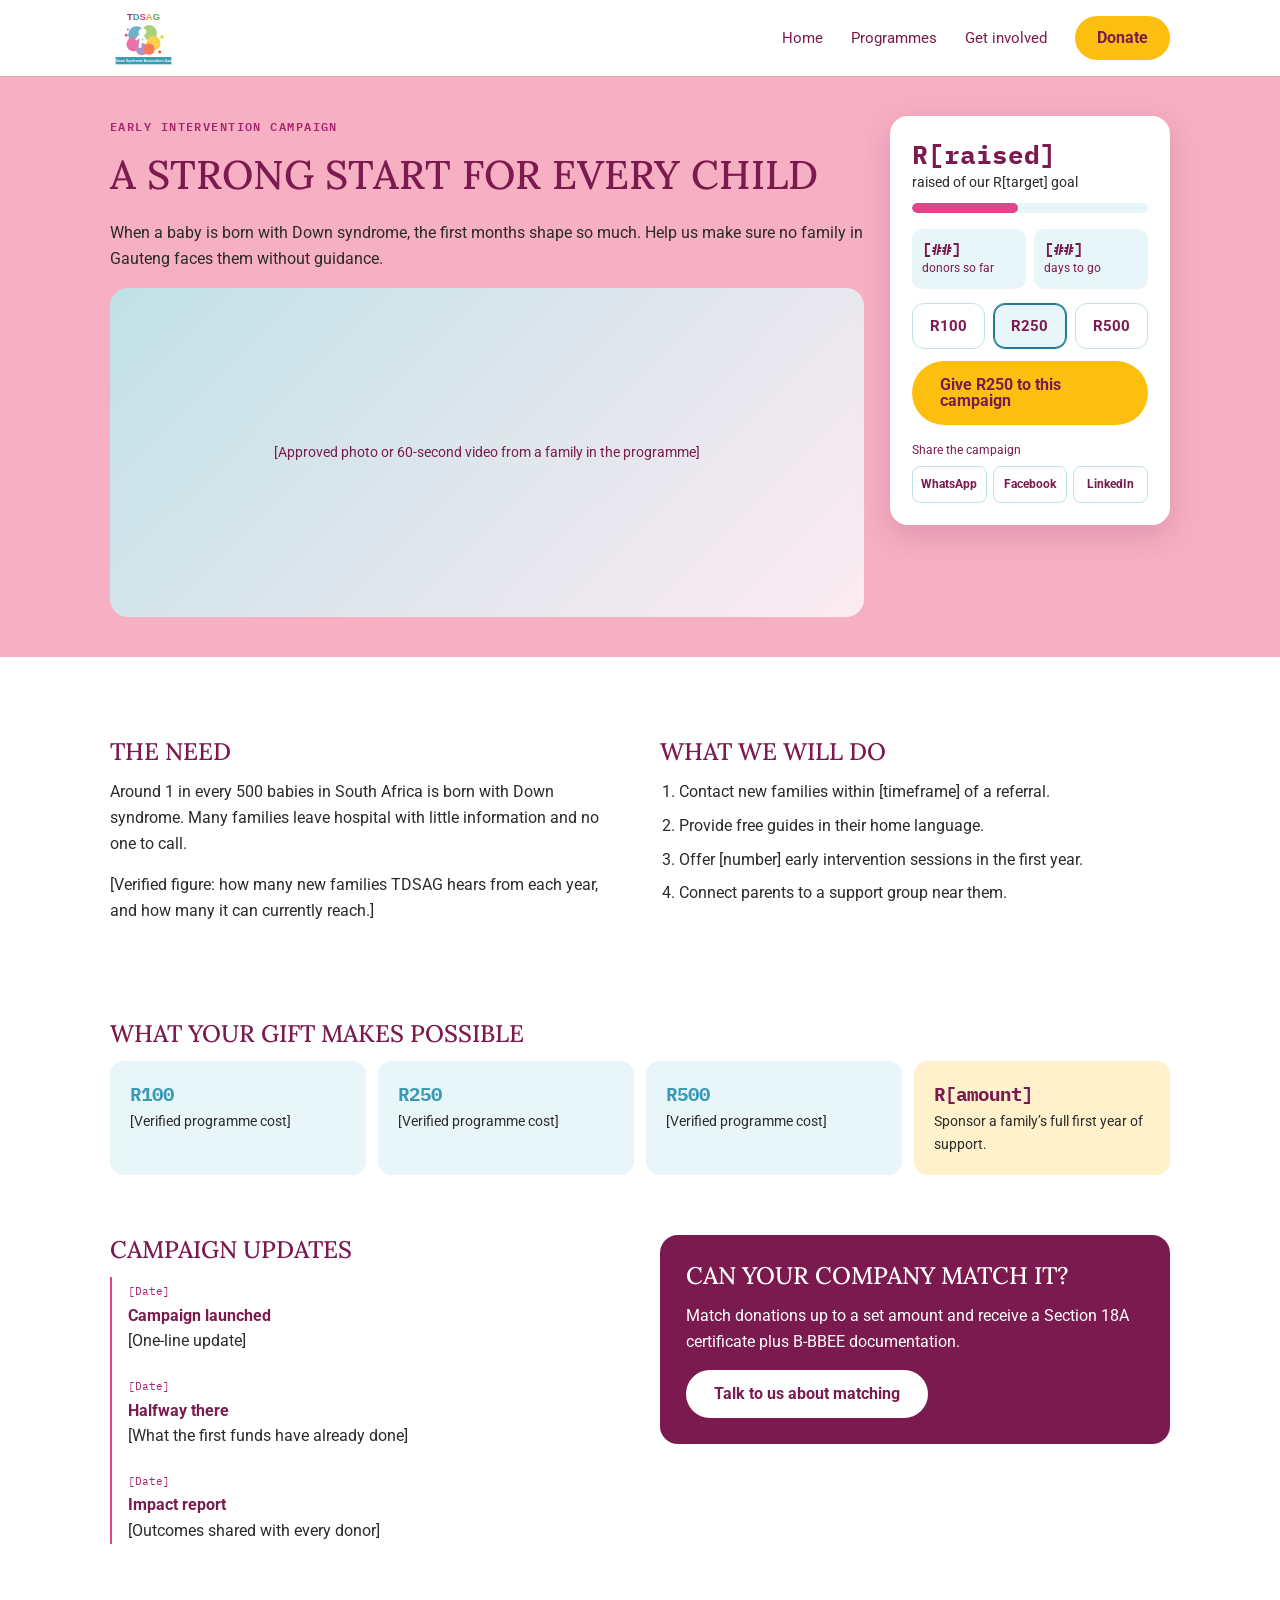
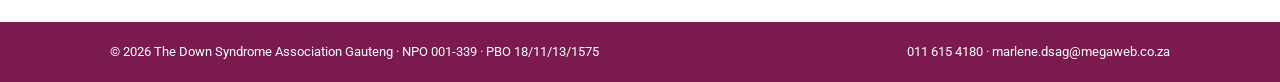
==== campaign-early-intervention.html @ 2db4e90f "Initial commit: TDSAG website Co-Authored-By: Claude Opus 5.5 <noreply@anthropic.com>" ====
<!DOCTYPE html>
<html lang="en-ZA">
<head>
  <meta charset="UTF-8">
  <meta name="viewport" content="width=device-width, initial-scale=1">
  <title>A Strong Start for Every Child | TDSAG Early Intervention Campaign</title>
  <meta name="description" content="Help TDSAG make sure no family in Gauteng faces the first months after a Down syndrome diagnosis without guidance.">
  <link rel="icon" href="assets/img/logo.svg" type="image/svg+xml">
  <link rel="preconnect" href="https://fonts.googleapis.com">
  <link rel="preconnect" href="https://fonts.gstatic.com" crossorigin>
  <link href="https://fonts.googleapis.com/css2?family=IBM+Plex+Mono:wght@400;600;700&family=Lora:ital,wght@0,400;0,500;0,600;0,700;1,400&family=Roboto:wght@400;500;700&display=swap" rel="stylesheet">
  <link rel="stylesheet" href="css/styles.css">
</head>
<body class="campaign-page">
  <a class="skip-link" href="#main">Skip to content</a>

  <header class="site-header">
    <div class="container">
      <a class="logo" href="index.html"><img src="assets/img/logo.svg" alt="TDSAG home"></a>
      <button class="nav-toggle" aria-expanded="false" aria-controls="site-nav" aria-label="Open menu">
        <svg viewBox="0 0 24 24" fill="none" stroke="currentColor" stroke-width="2.5" stroke-linecap="round"><path d="M4 7h16M4 12h16M4 17h16"/></svg>
      </button>
      <nav id="site-nav" class="nav" aria-label="Main">
        <a href="index.html">Home</a>
        <a href="index.html#programmes">Programmes</a>
        <a href="index.html#get-involved">Get involved</a>
        <a class="btn btn-yellow btn-pill" href="donate.html?fund=early-intervention">Donate</a>
      </nav>
    </div>
  </header>

  <main id="main">
    <section class="campaign-hero">
      <div class="container">
        <div>
          <p class="eyebrow">Early intervention campaign</p>
          <h1>A strong start for every child</h1>
          <p>When a baby is born with Down syndrome, the first months shape so much. Help us make sure no family in Gauteng faces them without guidance.</p>
          <div class="photo">[Approved photo or 60-second video from a family in the programme]</div>
        </div>

        <aside class="campaign-box">
          <div class="raised">R[raised]</div>
          <p style="margin:0;font-size:14px">raised of our R[target] goal</p>
          <div class="progress" role="progressbar" aria-label="Campaign progress" aria-valuemin="0" aria-valuemax="100" aria-valuenow="45">
            <div class="progress-bar" style="width:45%"></div>
          </div>
          <div class="mini-stats">
            <div><strong>[##]</strong>donors so far</div>
            <div><strong>[##]</strong>days to go</div>
          </div>
          <form id="campaign-give">
            <div class="amounts" role="radiogroup" aria-label="Donation amount">
              <label class="amount"><input type="radio" name="campaign-amount" value="100"><span>R100</span></label>
              <label class="amount"><input type="radio" name="campaign-amount" value="250" checked><span>R250</span></label>
              <label class="amount"><input type="radio" name="campaign-amount" value="500"><span>R500</span></label>
            </div>
          </form>
          <a id="campaign-give-btn" class="btn btn-yellow btn-pill btn-block" href="donate.html?amount=250&amp;fund=early-intervention">Give R250 to this campaign</a>
          <div class="share">
            Share the campaign
            <div class="share-links">
              <a href="https://wa.me/?text=Help%20TDSAG%20give%20every%20child%20a%20strong%20start" target="_blank" rel="noopener">WhatsApp</a>
              <a href="https://www.facebook.com/sharer/sharer.php" target="_blank" rel="noopener">Facebook</a>
              <a href="https://www.linkedin.com/sharing/share-offsite/" target="_blank" rel="noopener">LinkedIn</a>
            </div>
          </div>
        </aside>
      </div>
    </section>

    <section class="section">
      <div class="container two-col">
        <div>
          <h2>The need</h2>
          <p>Around 1 in every 500 babies in South Africa is born with Down syndrome. Many families leave hospital with little information and no one to call.</p>
          <p>[Verified figure: how many new families TDSAG hears from each year, and how many it can currently reach.]</p>
        </div>
        <div>
          <h2>What we will do</h2>
          <ol>
            <li>Contact new families within [timeframe] of a referral.</li>
            <li>Provide free guides in their home language.</li>
            <li>Offer [number] early intervention sessions in the first year.</li>
            <li>Connect parents to a support group near them.</li>
          </ol>
        </div>
      </div>
    </section>

    <section class="container" style="padding-bottom:60px">
      <h2>What your gift makes possible</h2>
      <div class="gift-tiers">
        <div class="gift-tier"><strong>R100</strong>[Verified programme cost]</div>
        <div class="gift-tier"><strong>R250</strong>[Verified programme cost]</div>
        <div class="gift-tier"><strong>R500</strong>[Verified programme cost]</div>
        <div class="gift-tier gift-tier--feature"><strong>R[amount]</strong>Sponsor a family’s full first year of support.</div>
      </div>
    </section>

    <section class="container two-col" style="padding-bottom:60px">
      <div>
        <h2>Campaign updates</h2>
        <div class="timeline">
          <ol>
            <li><time>[Date]</time><strong>Campaign launched</strong>[One-line update]</li>
            <li><time>[Date]</time><strong>Halfway there</strong>[What the first funds have already done]</li>
            <li><time>[Date]</time><strong>Impact report</strong>[Outcomes shared with every donor]</li>
          </ol>
        </div>
      </div>
      <div>
        <div class="match-card">
          <h2>Can your company match it?</h2>
          <p>Match donations up to a set amount and receive a Section 18A certificate plus B-BBEE documentation.</p>
          <a class="btn btn-pill" href="mailto:marlene.dsag@megaweb.co.za?subject=Matching%20the%20Early%20Intervention%20campaign">Talk to us about matching</a>
        </div>
      </div>
    </section>
  </main>

  <footer class="campaign-footer">
    <div class="container">
      <span>© <span class="js-year">2026</span> The Down Syndrome Association Gauteng · NPO 001-339 · PBO 18/11/13/1575</span>
      <span><a href="tel:+27116154180">011 615 4180</a> · <a href="mailto:marlene.dsag@megaweb.co.za">marlene.dsag@megaweb.co.za</a></span>
    </div>
  </footer>

  <script src="js/main.js"></script>
</body>
</html>
---- css/styles.css ----
/* ==========================================================================
   TDSAG — The Down Syndrome Association Gauteng
   ========================================================================== */

:root {
  --magenta: #a8266e;
  --plum: #7b1a4e;
  --pink: #f6afc3;
  --pink-hot: #e0458a;
  --pink-soft: #fcebf1;
  --teal: #217a93;
  --teal-light: #3a9bb5;
  --blue-soft: #c0e1e8;
  --blue-pale: #e8f5f9;
  --yellow: #fdbf0f;
  --cream: #fdf6dd;
  --cream-deep: #fff1cc;
  --ink: #2b2b2b;
  --white: #ffffff;

  --font-serif: "Lora", Georgia, "Times New Roman", serif;
  --font-sans: "Roboto", "Segoe UI", Arial, sans-serif;
  --font-mono: "IBM Plex Mono", Consolas, "Courier New", monospace;

  --container: 1100px;
  --radius: 6px;
  --radius-lg: 18px;
  --shadow: 0 10px 30px rgba(123, 26, 78, 0.18);
}

*, *::before, *::after { box-sizing: border-box; }

html { scroll-behavior: smooth; }

body {
  margin: 0;
  font-family: var(--font-sans);
  font-size: 16px;
  line-height: 1.6;
  color: var(--teal);
  background: var(--white);
}

img { max-width: 100%; display: block; }

[hidden] { display: none !important; }

a { color: inherit; }

h1, h2, h3, h4 {
  font-family: var(--font-serif);
  font-weight: 500;
  line-height: 1.25;
  margin: 0 0 .5em;
}

p { margin: 0 0 1em; }

.container {
  width: 100%;
  max-width: var(--container);
  margin: 0 auto;
  padding-inline: 20px;
}

.mono { font-family: var(--font-mono); }

.visually-hidden {
  position: absolute !important;
  width: 1px; height: 1px;
  overflow: hidden; clip: rect(0 0 0 0);
  white-space: nowrap;
}

.skip-link {
  position: absolute; left: -999px; top: 0;
  background: var(--yellow); color: var(--plum);
  padding: 8px 14px; z-index: 100; font-weight: 700;
}
.skip-link:focus { left: 10px; }

:focus-visible { outline: 3px solid var(--yellow); outline-offset: 2px; }

/* Buttons ---------------------------------------------------------------- */
.btn {
  display: inline-flex;
  align-items: center;
  justify-content: center;
  gap: .4em;
  padding: 14px 26px;
  border: 2px solid transparent;
  border-radius: var(--radius);
  font: 700 14px/1 var(--font-sans);
  letter-spacing: .04em;
  text-transform: uppercase;
  text-decoration: none;
  cursor: pointer;
  transition: transform .15s ease, background-color .15s ease, box-shadow .15s ease;
}
.btn:hover { transform: translateY(-1px); }
.btn-primary { background: var(--magenta); color: var(--white); }
.btn-primary:hover { background: var(--plum); }
.btn-light { background: var(--white); color: var(--magenta); }
.btn-yellow { background: var(--yellow); color: var(--plum); }
.btn-yellow:hover { background: #f0b000; }
.btn-teal { background: var(--teal); color: var(--white); }
.btn-pill { border-radius: 999px; text-transform: none; letter-spacing: 0; font-size: 16px; }
.btn-block { width: 100%; }

.chip {
  padding: 10px 16px;
  border: 1.5px solid rgba(255,255,255,.7);
  border-radius: var(--radius);
  background: transparent;
  color: var(--white);
  font: 700 14px var(--font-mono);
  cursor: pointer;
}
.chip[aria-pressed="true"] { background: var(--white); color: var(--teal); }

/* Section headings ------------------------------------------------------- */
.section { padding-block: 80px; }
.section-title {
  text-align: center;
  color: var(--pink-hot);
  font-size: clamp(1.8rem, 3vw, 2.2rem);
  text-transform: uppercase;
  margin-bottom: 1.2em;
}
.section-lead {
  text-align: center;
  max-width: 640px;
  margin: -1em auto 2em;
}

/* Top bar ---------------------------------------------------------------- */
.topbar {
  background: var(--magenta);
  color: var(--white);
  font: 12px var(--font-mono);
}
.topbar .container {
  display: flex; flex-wrap: wrap; gap: 8px 20px;
  justify-content: space-between; align-items: center;
  padding-block: 8px;
}
.topbar-links { display: flex; gap: 20px; }

/* Header / nav ----------------------------------------------------------- */
.site-header {
  background: var(--white);
  position: sticky; top: 0; z-index: 50;
  box-shadow: 0 1px 0 rgba(0,0,0,.06);
}
.site-header .container {
  display: flex; align-items: center; justify-content: space-between;
  padding-block: 10px;
}
.logo img { height: 56px; width: auto; }
.nav { display: flex; align-items: center; gap: 28px; }
.nav a:not(.btn) {
  text-decoration: none; color: var(--teal); font-size: 15px;
}
.nav a:not(.btn):hover { color: var(--magenta); }
.nav .btn { padding: 12px 20px; }
.nav-toggle {
  display: none;
  background: none; border: 0; padding: 8px; cursor: pointer; color: var(--plum);
}
.nav-toggle svg { width: 28px; height: 28px; }

@media (max-width: 900px) {
  .nav-toggle { display: block; }
  .nav {
    position: absolute; top: 100%; left: 0; right: 0;
    flex-direction: column; align-items: stretch; gap: 0;
    background: var(--white);
    box-shadow: 0 10px 20px rgba(0,0,0,.08);
    display: none;
  }
  .nav.is-open { display: flex; }
  .nav a:not(.btn) { padding: 14px 20px; border-top: 1px solid var(--pink-soft); }
  .nav .btn { margin: 14px 20px; }
}

/* Hero ------------------------------------------------------------------- */
.hero { background: var(--pink); color: var(--plum); padding-block: 40px 50px; }
.hero .container {
  display: grid; grid-template-columns: 1fr 1fr; gap: 50px; align-items: center;
}
.eyebrow {
  font: 600 12px var(--font-mono);
  letter-spacing: .12em; text-transform: uppercase;
  margin-bottom: 1.2em;
}
.hero h1 { font-size: clamp(2.2rem, 4.2vw, 3rem); font-weight: 600; }
.hero-quote {
  font-family: var(--font-serif); font-style: italic;
  font-size: 1.2rem; margin-block: 1em 1.3em;
}
.hero-actions { display: flex; flex-wrap: wrap; gap: 12px; }
.hero-card { box-shadow: var(--shadow); }
.hero-card-body { background: var(--magenta); color: var(--white); padding: 28px; }
.hero-card-body h2 { font-size: 1.35rem; font-weight: 700; text-transform: uppercase; }
.hero-card-body p { font-size: 14px; margin: 0; }

/* Photo placeholders ----------------------------------------------------- */
.photo {
  background: linear-gradient(135deg, var(--blue-soft), var(--pink-soft));
  color: var(--plum);
  display: flex; align-items: center; justify-content: center;
  text-align: center; padding: 20px; font-size: 14px;
  aspect-ratio: 16 / 9; width: 100%;
  object-fit: cover;
}
.photo-portrait { aspect-ratio: 4 / 5; }

/* Quick give bar --------------------------------------------------------- */
.quick-give { background: var(--teal); color: var(--white); }
.quick-give .container {
  display: flex; flex-wrap: wrap; gap: 14px;
  justify-content: space-between; align-items: center;
  padding-block: 16px;
}
.quick-give h2 { font-size: 1.15rem; font-weight: 700; margin: 0; }
.quick-give form { display: flex; flex-wrap: wrap; gap: 8px; align-items: center; }
.quick-give .other-input {
  width: 110px; padding: 9px 10px; border-radius: var(--radius); border: 0;
  font: 14px var(--font-mono);
}

/* About / accordion ------------------------------------------------------ */
.about-grid {
  display: grid; grid-template-columns: 1fr 1.2fr; gap: 50px; align-items: center;
}
.about-logo { max-width: 300px; margin: 0 auto; }
.accordion-item {
  border: 1px solid #eee; border-radius: var(--radius);
  margin-bottom: 10px; background: var(--white);
}
.accordion-trigger {
  width: 100%; display: flex; justify-content: space-between; align-items: center;
  padding: 12px 14px; background: none; border: 0; cursor: pointer;
  font: 1.05rem var(--font-serif); color: var(--magenta); text-align: left;
}
.accordion-trigger::after { content: "+"; font-family: var(--font-sans); font-weight: 700; }
.accordion-trigger[aria-expanded="true"]::after { content: "–"; }
.accordion-panel { padding: 0 14px 14px; font-size: 15px; }

/* What we do + stats ----------------------------------------------------- */
.what-we-do { background: var(--blue-soft); padding-bottom: 50px; }
.what-we-do-intro {
  background: var(--white); max-width: 640px; margin: 0 auto 30px;
  padding: 40px 30px 30px; text-align: center;
  border-radius: 0 0 var(--radius-lg) var(--radius-lg);
}
.what-we-do-intro .section-title { margin-bottom: .6em; }
.stats { display: grid; grid-template-columns: repeat(4, 1fr); gap: 16px; }
.stat {
  background: var(--white); border-radius: 12px; padding: 24px 20px; text-align: center;
}
.stat-value {
  display: block; font: 700 1.9rem var(--font-mono); color: var(--magenta); margin-bottom: 6px;
}
.stat p { font-size: 14px; margin: 0; }

/* Programmes ------------------------------------------------------------- */
.cards-3 { display: grid; grid-template-columns: repeat(3, 1fr); gap: 18px; }
.programme {
  border-top: 4px solid; border-radius: 0 0 12px 12px; padding: 26px 22px;
  display: flex; flex-direction: column;
}
.programme h3 { color: var(--magenta); text-transform: uppercase; font-size: 1.1rem; }
.programme p { font-size: 15px; flex: 1; }
.programme a { font-weight: 700; font-size: 14px; }
.programme--pink { border-color: var(--pink-hot); background: var(--pink-soft); }
.programme--blue { border-color: var(--teal-light); background: var(--blue-pale); }
.programme--yellow { border-color: var(--yellow); background: var(--cream); }

/* Campaign strip --------------------------------------------------------- */
.campaign { background: var(--blue-soft); padding-block: 50px; }
.campaign .container {
  display: grid; grid-template-columns: 1fr 1fr; gap: 26px; align-items: center;
}
.campaign-card { background: var(--white); padding: 26px; }
.badge {
  display: inline-block; background: var(--yellow); color: var(--plum);
  font: 600 10px var(--font-mono); letter-spacing: .08em;
  padding: 5px 8px; margin-bottom: 14px; text-transform: uppercase;
}
.campaign-card h2 { color: var(--magenta); font-size: 1.5rem; text-transform: uppercase; }
.campaign-card p { font-size: 15px; margin: 0; }
.progress-labels {
  display: flex; justify-content: space-between; align-items: baseline;
  font-family: var(--font-mono); color: var(--plum); margin-bottom: 8px;
}
.progress-labels strong { font-size: 1.05rem; }
.progress-labels span { font-size: 13px; }
.progress {
  height: 10px; background: var(--white); border-radius: 999px; overflow: hidden;
  margin-bottom: 16px;
}
.progress-bar { height: 100%; background: var(--pink-hot); border-radius: 999px; }

/* Get involved ----------------------------------------------------------- */
.cards-4 { display: grid; grid-template-columns: repeat(4, 1fr); gap: 14px; }
.involve {
  padding: 22px 18px; border-radius: 4px; display: flex; flex-direction: column;
}
.involve h3 { font-size: 1.1rem; text-transform: uppercase; }
.involve p { font-size: 15px; flex: 1; }
.involve a { font-weight: 700; text-decoration: none; font-size: 15px; }
.involve a:hover { text-decoration: underline; }
.involve--magenta { background: var(--magenta); color: var(--white); }
.involve--teal { background: var(--teal); color: var(--white); }
.involve--pink { background: var(--pink-soft); color: var(--magenta); }
.involve--blue { background: var(--blue-pale); color: var(--teal); }

/* Gallery ---------------------------------------------------------------- */
.gallery { background: var(--pink); color: var(--plum); padding-block: 60px 50px; }
.gallery-head {
  display: flex; justify-content: space-between; align-items: baseline; flex-wrap: wrap;
  gap: 10px; margin-bottom: 24px;
}
.gallery-head h2 { font-size: clamp(1.7rem, 3vw, 2.1rem); text-transform: uppercase; margin: 0; }
.gallery-head a { font-weight: 700; }
.testimonial {
  background: var(--white); margin-top: 20px; padding: 20px 22px;
  display: flex; flex-wrap: wrap; justify-content: space-between; gap: 10px; align-items: center;
}
.testimonial blockquote {
  margin: 0; font: italic 1.15rem var(--font-serif);
}
.testimonial cite { font-style: normal; font-size: 14px; }

/* Find support ----------------------------------------------------------- */
.tabs { display: flex; flex-wrap: wrap; justify-content: center; gap: 8px; margin-bottom: 20px; }
.tab {
  padding: 8px 14px; border: 1.5px solid var(--blue-soft); border-radius: 4px;
  background: var(--white); color: var(--teal); font: 500 14px var(--font-sans); cursor: pointer;
}
.tab[aria-selected="true"] { background: var(--teal); color: var(--white); border-color: var(--teal); }
.resource {
  border: 1px solid #eee; border-radius: 4px; padding: 20px 16px;
}
.resource h3 { color: var(--magenta); font-size: 1.05rem; font-weight: 600; }
.resource h3 a { text-decoration: none; }
.resource h3 a:hover { text-decoration: underline; }
.resource p { font-size: 14px; margin-bottom: 10px; }
.tags { display: flex; flex-wrap: wrap; gap: 6px; }
.tag { font: 10px var(--font-mono); padding: 4px 7px; }
.tag--lang { background: var(--blue-pale); color: var(--teal); }
.tag--meta { background: var(--pink-soft); color: var(--magenta); }

/* Events ----------------------------------------------------------------- */
.events { background: var(--pink-soft); padding-block: 60px 50px; }
.events h2 { color: var(--magenta); font-size: clamp(1.7rem, 3vw, 2.1rem); text-transform: uppercase; }
.events-grid { display: grid; grid-template-columns: 1fr 1fr; gap: 14px; }
.event { background: var(--white); padding: 16px; display: flex; gap: 14px; align-items: flex-start; }
.event-date {
  flex: 0 0 66px; height: 60px; color: var(--white);
  display: flex; flex-direction: column; align-items: center; justify-content: center;
  font-family: var(--font-mono); line-height: 1.2;
}
.event-date small { font-size: 9px; }
.event-date strong { font-size: 1.05rem; }
.event-date--magenta { background: var(--magenta); }
.event-date--teal { background: var(--teal); }
.event h3 { color: var(--magenta); font-size: 1.05rem; margin-bottom: .3em; }
.event p { font-size: 15px; margin-bottom: .5em; }
.event a { font-weight: 700; font-size: 14px; }

/* Newsletter ------------------------------------------------------------- */
.newsletter-box {
  border: 1.5px solid var(--pink); padding: 30px 26px;
  display: grid; grid-template-columns: 1fr 1fr; gap: 30px; align-items: center;
}
.newsletter-box h2 { color: var(--magenta); font-size: 1.5rem; text-transform: uppercase; }
.newsletter-box p { margin: 0; font-size: 15px; }
.newsletter-form label { display: block; font-weight: 700; font-size: 12px; margin-bottom: 6px; }
.newsletter-form .row { display: flex; gap: 6px; }
.newsletter-form input {
  flex: 1; min-width: 0; padding: 11px 12px;
  border: 1.5px solid var(--blue-soft); border-radius: 3px; font: 14px var(--font-sans);
}
.form-message { font-size: 13px; margin-top: 8px; min-height: 1.2em; }

/* Footer ----------------------------------------------------------------- */
.site-footer { background: var(--teal); color: var(--white); font-size: 14px; }
.footer-grid {
  display: grid; grid-template-columns: repeat(4, 1fr); gap: 24px; padding-block: 40px 20px;
}
.site-footer h3 { font-size: 1.1rem; }
.site-footer h4 { font: 700 14px var(--font-sans); margin-bottom: .8em; }
.site-footer ul { list-style: none; padding: 0; margin: 0; }
.site-footer li { margin-bottom: 6px; }
.footer-reg li { font: 12px var(--font-mono); }
.footer-bottom {
  border-top: 1px solid rgba(255,255,255,.15); padding-block: 14px; font-size: 12px;
}

/* ==========================================================================
   Donate page
   ========================================================================== */
.donate-page { background: var(--pink-soft); color: var(--ink); }
.simple-header .container {
  display: flex; justify-content: space-between; align-items: center; padding-block: 10px;
}
.simple-header .logo img { height: 48px; }
.secure-note { display: flex; align-items: center; gap: 6px; font-size: 13px; color: var(--plum); }
.secure-note svg { width: 14px; height: 14px; color: var(--teal); }

.donate-hero { padding-block: 40px 24px; }
.donate-hero h1 { color: var(--plum); font-size: clamp(1.8rem, 3.5vw, 2.4rem); text-transform: uppercase; }
.donate-hero p { max-width: 460px; }

.donate-layout {
  display: grid; grid-template-columns: 1fr 260px; gap: 24px; align-items: start;
  padding-bottom: 60px;
}
.panel { background: var(--white); border-radius: var(--radius-lg); padding: 28px; }
.donate-form h2 {
  font: 700 1.05rem var(--font-sans); color: var(--plum); margin: 1.6em 0 .8em;
}
.donate-form h2:first-child { margin-top: 0; }
.help { font-size: 12px; color: #555; margin-top: 8px; }

.segmented {
  display: grid; grid-template-columns: 1fr 1fr; padding: 4px;
  background: var(--blue-pale); border-radius: 999px;
}
.segmented label { position: relative; }
.segmented input { position: absolute; opacity: 0; }
.segmented span {
  display: block; text-align: center; padding: 9px; border-radius: 999px;
  font-weight: 700; font-size: 14px; color: var(--plum); cursor: pointer;
}
.segmented input:checked + span { background: var(--teal); color: var(--white); }
.segmented input:focus-visible + span { outline: 3px solid var(--yellow); }

.amounts { display: grid; grid-template-columns: repeat(4, 1fr); gap: 10px; }
.amount { position: relative; }
.amount input[type="radio"] { position: absolute; opacity: 0; }
.amount span {
  display: block; text-align: center; padding: 14px 6px;
  border: 1.5px solid var(--blue-soft); border-radius: 12px;
  font-weight: 700; font-size: 1.05rem; color: var(--plum); cursor: pointer;
}
.amount input:checked + span { border-color: var(--teal); background: var(--blue-pale); box-shadow: inset 0 0 0 1px var(--teal); }
.amount input:focus-visible + span { outline: 3px solid var(--yellow); }
.other-amount { margin-top: 10px; }

.impact-note {
  margin-top: 12px; background: var(--cream-deep); border-radius: 8px;
  padding: 12px 14px; font-size: 14px; display: flex; gap: 10px; align-items: center;
}
.impact-note svg { flex: 0 0 14px; color: var(--magenta); }

.field { display: flex; flex-direction: column; gap: 6px; }
.field label { font-weight: 700; font-size: 12px; color: var(--plum); }
.field input, .field select {
  padding: 11px 12px; border: 1.5px solid var(--blue-soft); border-radius: 8px;
  font: 14px var(--font-sans); background: var(--white); color: var(--ink);
}
.field input:focus, .field select:focus { border-color: var(--teal); outline: none; box-shadow: 0 0 0 3px rgba(33,122,147,.15); }
.field-grid { display: grid; grid-template-columns: repeat(3, 1fr); gap: 12px; margin-bottom: 12px; }
.field-grid--2 { grid-template-columns: 1fr 1fr; }
.check { display: flex; gap: 10px; align-items: center; font-size: 13px; margin: 12px 0; cursor: pointer; }
.check input { width: 16px; height: 16px; accent-color: var(--teal); }
.subpanel { background: var(--pink-soft); border-radius: 10px; padding: 14px; margin-bottom: 8px; }

.pay-methods { display: flex; flex-wrap: wrap; gap: 8px; margin-bottom: 14px; }
.pay-method { position: relative; }
.pay-method input { position: absolute; opacity: 0; }
.pay-method span {
  display: block; padding: 8px 14px; border: 1.5px solid var(--blue-soft); border-radius: 8px;
  font-weight: 700; font-size: 13px; color: var(--plum); cursor: pointer;
}
.pay-method input:checked + span { border-color: var(--teal); background: var(--blue-pale); }
.pay-method input:focus-visible + span { outline: 3px solid var(--yellow); }

.submit-donation {
  width: 100%; padding: 16px; border: 0; border-radius: 999px;
  background: var(--yellow); color: var(--plum); font: 700 1.05rem var(--font-sans); cursor: pointer;
}
.submit-donation:hover { background: #f0b000; }
.fine-print { font-size: 11px; color: #555; text-align: center; margin-top: 12px; }

.sidebar { display: flex; flex-direction: column; gap: 14px; position: sticky; top: 20px; }
.gift-summary { background: var(--plum); color: var(--white); border-radius: var(--radius-lg); padding: 20px; }
.gift-summary small { font: 11px var(--font-mono); letter-spacing: .08em; }
.gift-summary strong { display: block; font: 700 1.6rem var(--font-mono); color: var(--yellow); margin: 6px 0; }
.gift-summary p { margin: 0; font-size: 14px; }
.side-card { background: var(--white); border-radius: var(--radius-lg); padding: 18px; font-size: 13px; }
.side-card h3 { font: 700 1rem var(--font-sans); color: var(--plum); }
.side-card p { margin-bottom: 6px; }
.ticks { list-style: none; padding: 0; margin: 0; }
.ticks li { display: flex; gap: 8px; margin-bottom: 10px; }
.ticks li::before { content: "✓"; color: var(--teal); font-weight: 700; }
.side-card a { color: var(--teal); font-weight: 700; }

/* Thank you dialog */
.thanks {
  border: 0; border-radius: var(--radius-lg); padding: 30px; max-width: 420px;
  box-shadow: var(--shadow); text-align: center; color: var(--ink);
}
.thanks::backdrop { background: rgba(123,26,78,.4); }
.thanks h2 { color: var(--plum); }

/* ==========================================================================
   Campaign page
   ========================================================================== */
.campaign-page { color: var(--ink); }
.campaign-page .nav a:not(.btn) { color: var(--plum); }
.campaign-hero { background: var(--pink); padding-block: 40px 40px; color: var(--plum); }
.campaign-hero .container { display: grid; grid-template-columns: 1fr 280px; gap: 26px; align-items: start; }
.campaign-hero .eyebrow { color: var(--magenta); }
.campaign-hero h1 { font-size: clamp(1.9rem, 3.6vw, 2.5rem); text-transform: uppercase; }
.campaign-hero .photo { border-radius: var(--radius-lg); margin-top: 16px; aspect-ratio: 16 / 7; }
.campaign-hero p { color: var(--ink); }
.campaign-box { background: var(--white); border-radius: var(--radius-lg); padding: 22px; box-shadow: var(--shadow); }
.campaign-box .raised { font: 700 1.6rem var(--font-mono); color: var(--plum); }
.campaign-box .progress { background: var(--blue-pale); margin-top: 10px; }
.mini-stats { display: grid; grid-template-columns: 1fr 1fr; gap: 8px; margin-bottom: 14px; }
.mini-stats div { background: var(--blue-pale); border-radius: 10px; padding: 10px; font-size: 12px; }
.mini-stats strong { display: block; font: 700 1rem var(--font-mono); color: var(--plum); }
.campaign-box .amounts { grid-template-columns: repeat(3, 1fr); gap: 8px; margin-bottom: 12px; }
.campaign-box .amount span { padding: 10px 4px; font-size: .95rem; }
.share { margin-top: 16px; font-size: 12px; }
.share-links { display: flex; gap: 6px; margin-top: 6px; }
.share-links a {
  flex: 1; text-align: center; padding: 8px 4px; border: 1.5px solid var(--blue-soft);
  border-radius: 8px; font-weight: 700; font-size: 12px; text-decoration: none; color: var(--plum);
}

.campaign-page h2 { color: var(--plum); text-transform: uppercase; font-size: 1.5rem; }
.two-col { display: grid; grid-template-columns: 1fr 1fr; gap: 40px; }
.two-col ol { padding-left: 1.2em; margin: 0; }
.two-col li { margin-bottom: 8px; }
.gift-tiers { display: grid; grid-template-columns: repeat(4, 1fr); gap: 12px; }
.gift-tier { background: var(--blue-pale); border-radius: 14px; padding: 20px; font-size: 14px; }
.gift-tier strong { display: block; font: 700 1.2rem var(--font-mono); color: var(--teal-light); margin-bottom: 4px; }
.gift-tier--feature { background: var(--cream-deep); }
.gift-tier--feature strong { color: var(--plum); }
.timeline { border-left: 2px solid var(--pink-hot); padding-left: 16px; }
.timeline li { list-style: none; margin-bottom: 18px; }
.timeline time { font: 11px var(--font-mono); color: var(--magenta); }
.timeline strong { display: block; color: var(--plum); }
.timeline ol { padding: 0; margin: 0; }
.match-card { background: var(--plum); color: var(--white); border-radius: var(--radius-lg); padding: 26px; }
.match-card h2 { color: var(--white); }
.match-card .btn { background: var(--white); color: var(--plum); }
.campaign-footer { background: var(--plum); color: var(--white); font-size: 13px; }
.campaign-footer .container {
  display: flex; flex-wrap: wrap; gap: 10px; justify-content: space-between; padding-block: 20px;
}
.campaign-footer a { text-decoration: none; }

/* Responsive ------------------------------------------------------------- */
@media (max-width: 900px) {
  .hero .container,
  .about-grid,
  .campaign .container,
  .newsletter-box,
  .donate-layout,
  .campaign-hero .container,
  .two-col { grid-template-columns: 1fr; }
  .stats, .cards-4, .footer-grid, .gift-tiers { grid-template-columns: 1fr 1fr; }
  .cards-3 { grid-template-columns: 1fr; }
  .sidebar { position: static; }
}

@media (max-width: 600px) {
  .section { padding-block: 56px; }
  .stats, .cards-4, .footer-grid, .events-grid, .gift-tiers { grid-template-columns: 1fr; }
  .gallery .cards-3 { grid-template-columns: 1fr; }
  .amounts { grid-template-columns: 1fr 1fr; }
  .field-grid, .field-grid--2 { grid-template-columns: 1fr; }
  .topbar .container { justify-content: center; text-align: center; }
  .panel { padding: 20px; }
  .donate-hero h1 { font-size: 1.8rem; }
}

@media (prefers-reduced-motion: reduce) {
  html { scroll-behavior: auto; }
  .btn { transition: none; }
}
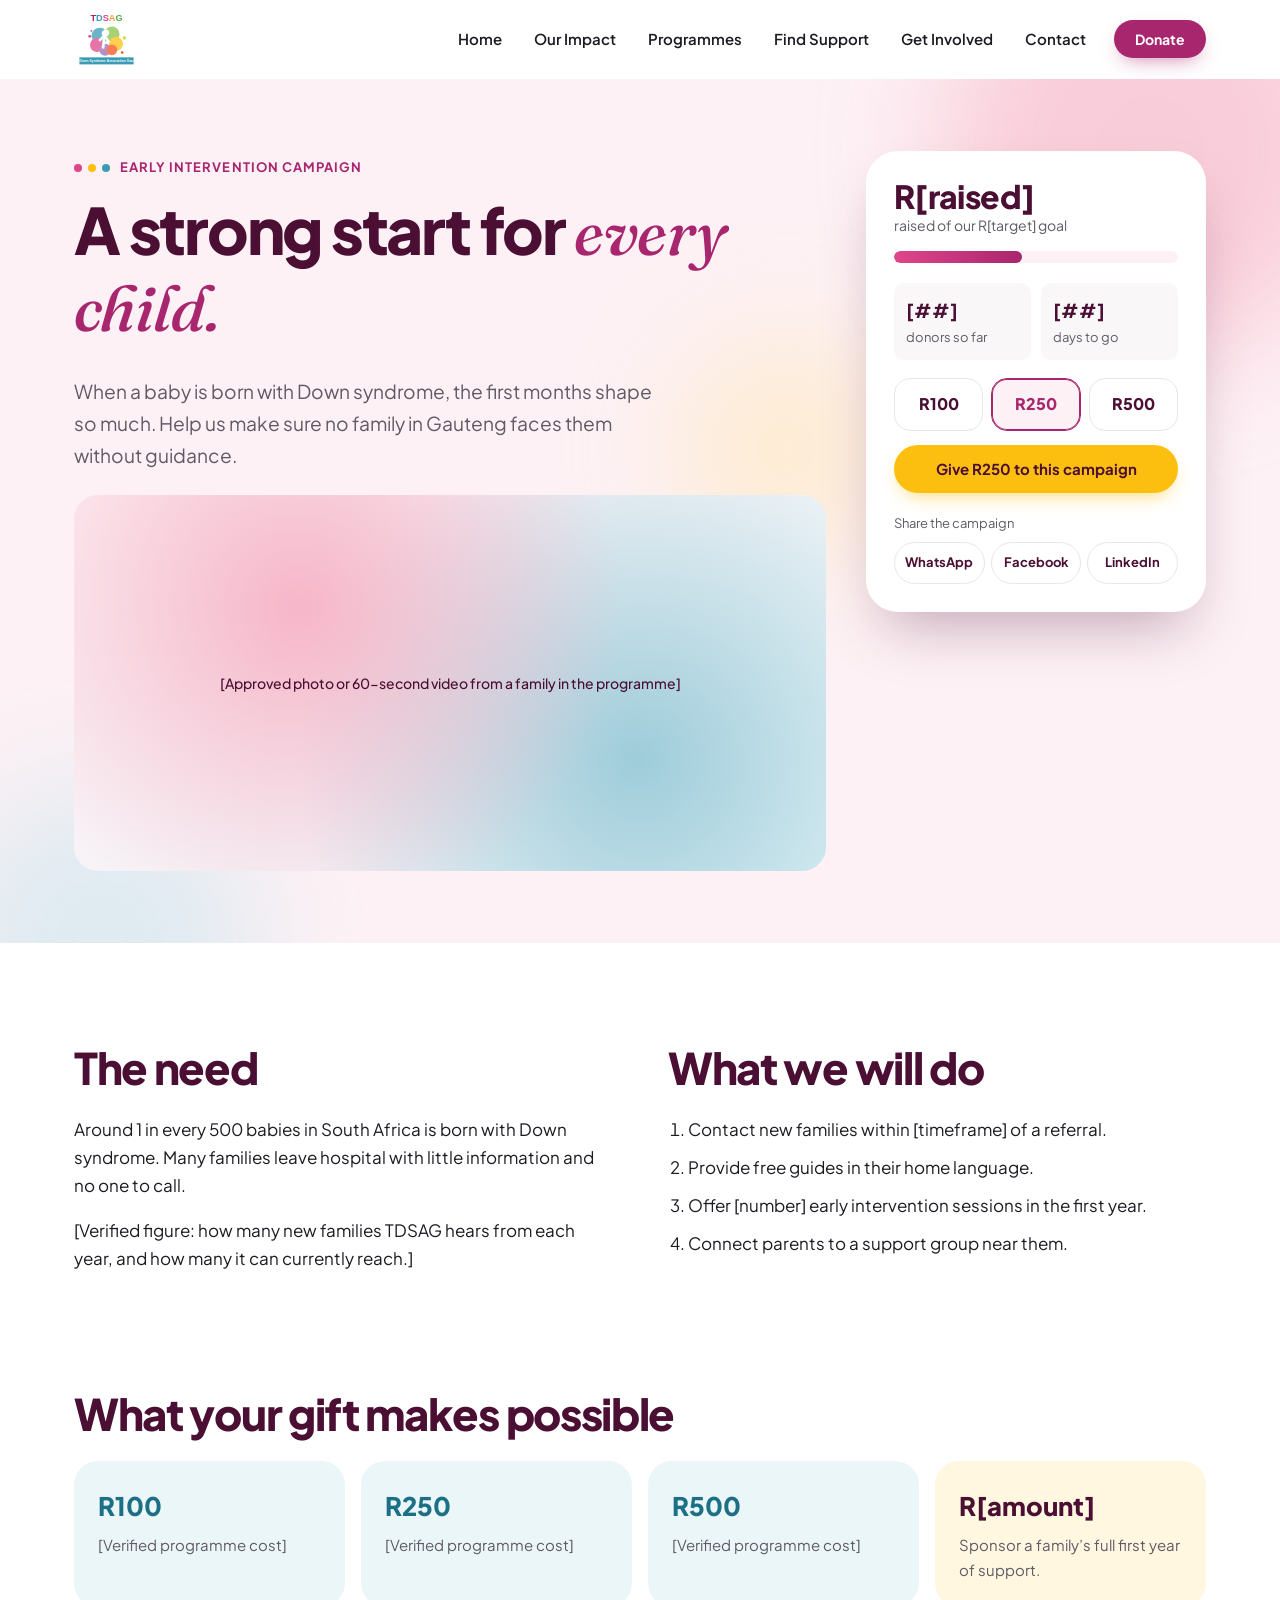
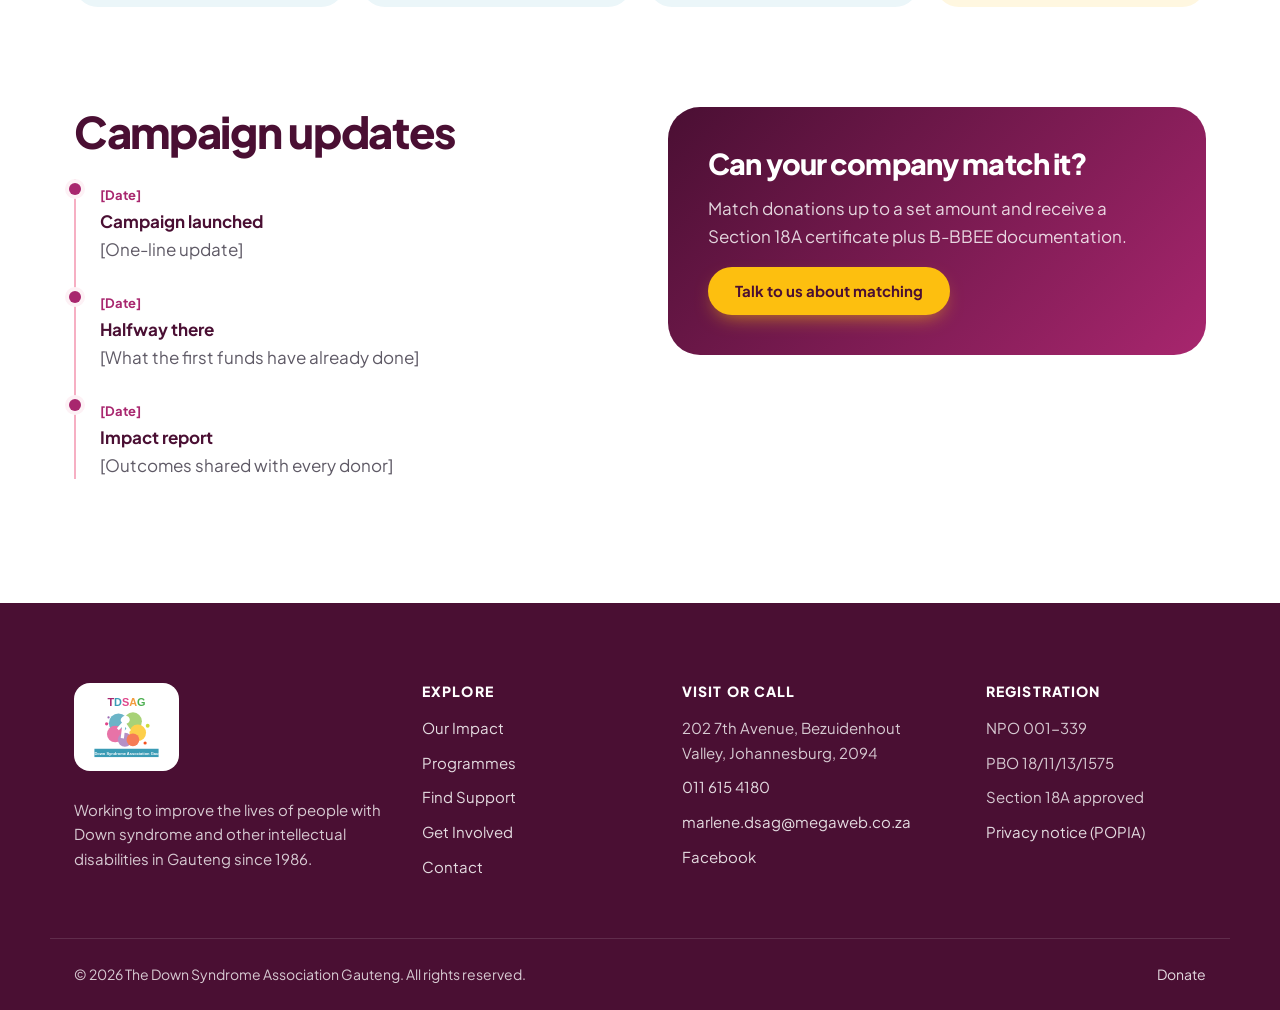
==== commit d96ada5a: "Redesign site with modern look and separate pages Split the long home page into Home, Our Impact, Pr" ====
--- a/campaign-early-intervention.html
+++ b/campaign-early-intervention.html
@@ -8,40 +8,45 @@
   <link rel="icon" href="assets/img/logo.svg" type="image/svg+xml">
   <link rel="preconnect" href="https://fonts.googleapis.com">
   <link rel="preconnect" href="https://fonts.gstatic.com" crossorigin>
-  <link href="https://fonts.googleapis.com/css2?family=IBM+Plex+Mono:wght@400;600;700&family=Lora:ital,wght@0,400;0,500;0,600;0,700;1,400&family=Roboto:wght@400;500;700&display=swap" rel="stylesheet">
+  <link href="https://fonts.googleapis.com/css2?family=Fraunces:ital,opsz,wght@1,9..144,500&family=Plus+Jakarta+Sans:wght@400;500;600;700;800&display=swap" rel="stylesheet">
   <link rel="stylesheet" href="css/styles.css">
+  <script>document.documentElement.classList.add("js");</script>
 </head>
 <body class="campaign-page">
   <a class="skip-link" href="#main">Skip to content</a>
 
   <header class="site-header">
     <div class="container">
-      <a class="logo" href="index.html"><img src="assets/img/logo.svg" alt="TDSAG home"></a>
+      <a class="logo" href="index.html"><img src="assets/img/logo.svg" alt="TDSAG – The Down Syndrome Association Gauteng, home"></a>
       <button class="nav-toggle" aria-expanded="false" aria-controls="site-nav" aria-label="Open menu">
         <svg viewBox="0 0 24 24" fill="none" stroke="currentColor" stroke-width="2.5" stroke-linecap="round"><path d="M4 7h16M4 12h16M4 17h16"/></svg>
       </button>
       <nav id="site-nav" class="nav" aria-label="Main">
         <a href="index.html">Home</a>
-        <a href="index.html#programmes">Programmes</a>
-        <a href="index.html#get-involved">Get involved</a>
-        <a class="btn btn-yellow btn-pill" href="donate.html?fund=early-intervention">Donate</a>
+        <a href="impact.html">Our Impact</a>
+        <a href="programmes.html">Programmes</a>
+        <a href="find-support.html">Find Support</a>
+        <a href="get-involved.html">Get Involved</a>
+        <a href="contact.html">Contact</a>
+        <a class="btn btn-primary btn-sm" href="donate.html">Donate</a>
       </nav>
     </div>
   </header>
 
   <main id="main">
     <section class="campaign-hero">
+      <div class="blobs" aria-hidden="true"><span></span><span></span><span></span></div>
       <div class="container">
         <div>
           <p class="eyebrow">Early intervention campaign</p>
-          <h1>A strong start for every child</h1>
-          <p>When a baby is born with Down syndrome, the first months shape so much. Help us make sure no family in Gauteng faces them without guidance.</p>
+          <h1>A strong start for <em>every child.</em></h1>
+          <p class="lead">When a baby is born with Down syndrome, the first months shape so much. Help us make sure no family in Gauteng faces them without guidance.</p>
           <div class="photo">[Approved photo or 60-second video from a family in the programme]</div>
         </div>
 
         <aside class="campaign-box">
           <div class="raised">R[raised]</div>
-          <p style="margin:0;font-size:14px">raised of our R[target] goal</p>
+          <p style="margin:0;font-size:14px;color:var(--muted)">raised of our R[target] goal</p>
           <div class="progress" role="progressbar" aria-label="Campaign progress" aria-valuemin="0" aria-valuemax="100" aria-valuenow="45">
             <div class="progress-bar" style="width:45%"></div>
           </div>
@@ -56,7 +61,7 @@
               <label class="amount"><input type="radio" name="campaign-amount" value="500"><span>R500</span></label>
             </div>
           </form>
-          <a id="campaign-give-btn" class="btn btn-yellow btn-pill btn-block" href="donate.html?amount=250&amp;fund=early-intervention">Give R250 to this campaign</a>
+          <a id="campaign-give-btn" class="btn btn-yellow btn-block" href="donate.html?amount=250&amp;fund=early-intervention">Give R250 to this campaign</a>
           <div class="share">
             Share the campaign
             <div class="share-links">
@@ -70,7 +75,7 @@
     </section>
 
     <section class="section">
-      <div class="container two-col">
+      <div class="container two-col reveal">
         <div>
           <h2>The need</h2>
           <p>Around 1 in every 500 babies in South Africa is born with Down syndrome. Many families leave hospital with little information and no one to call.</p>
@@ -88,7 +93,7 @@
       </div>
     </section>
 
-    <section class="container" style="padding-bottom:60px">
+    <section class="container reveal" style="padding-bottom:100px">
       <h2>What your gift makes possible</h2>
       <div class="gift-tiers">
         <div class="gift-tier"><strong>R100</strong>[Verified programme cost]</div>
@@ -98,7 +103,7 @@
       </div>
     </section>
 
-    <section class="container two-col" style="padding-bottom:60px">
+    <section class="container two-col reveal" style="padding-bottom:100px">
       <div>
         <h2>Campaign updates</h2>
         <div class="timeline">
@@ -113,16 +118,50 @@
         <div class="match-card">
           <h2>Can your company match it?</h2>
           <p>Match donations up to a set amount and receive a Section 18A certificate plus B-BBEE documentation.</p>
-          <a class="btn btn-pill" href="mailto:marlene.dsag@megaweb.co.za?subject=Matching%20the%20Early%20Intervention%20campaign">Talk to us about matching</a>
+          <a class="btn btn-yellow" href="mailto:marlene.dsag@megaweb.co.za?subject=Matching%20the%20Early%20Intervention%20campaign">Talk to us about matching</a>
         </div>
       </div>
     </section>
   </main>
 
-  <footer class="campaign-footer">
-    <div class="container">
-      <span>© <span class="js-year">2026</span> The Down Syndrome Association Gauteng · NPO 001-339 · PBO 18/11/13/1575</span>
-      <span><a href="tel:+27116154180">011 615 4180</a> · <a href="mailto:marlene.dsag@megaweb.co.za">marlene.dsag@megaweb.co.za</a></span>
+  <footer class="site-footer">
+    <div class="container footer-grid">
+      <div>
+        <a class="footer-logo" href="index.html"><img src="assets/img/logo.svg" alt="TDSAG home"></a>
+        <p>Working to improve the lives of people with Down syndrome and other intellectual disabilities in Gauteng since 1986.</p>
+      </div>
+      <div>
+        <h4>Explore</h4>
+        <ul>
+          <li><a href="impact.html">Our Impact</a></li>
+          <li><a href="programmes.html">Programmes</a></li>
+          <li><a href="find-support.html">Find Support</a></li>
+          <li><a href="get-involved.html">Get Involved</a></li>
+          <li><a href="contact.html">Contact</a></li>
+        </ul>
+      </div>
+      <div>
+        <h4>Visit or call</h4>
+        <ul>
+          <li>202 7th Avenue, Bezuidenhout Valley, Johannesburg, 2094</li>
+          <li><a href="tel:+27116154180">011 615 4180</a></li>
+          <li><a href="mailto:marlene.dsag@megaweb.co.za">marlene.dsag@megaweb.co.za</a></li>
+          <li><a href="https://www.facebook.com/TDSAG.SA/" rel="noopener">Facebook</a></li>
+        </ul>
+      </div>
+      <div>
+        <h4>Registration</h4>
+        <ul>
+          <li>NPO 001-339</li>
+          <li>PBO 18/11/13/1575</li>
+          <li>Section 18A approved</li>
+          <li><a href="#">Privacy notice (POPIA)</a></li>
+        </ul>
+      </div>
+    </div>
+    <div class="container footer-bottom">
+      <span>© <span class="js-year">2026</span> The Down Syndrome Association Gauteng. All rights reserved.</span>
+      <a href="donate.html">Donate</a>
     </div>
   </footer>
 
--- a/css/styles.css
+++ b/css/styles.css
@@ -4,54 +4,75 @@
 
 :root {
   --magenta: #a8266e;
-  --plum: #7b1a4e;
+  --magenta-dark: #861d58;
+  --plum: #4a0f33;
+  --pink-hot: #e0458a;
   --pink: #f6afc3;
-  --pink-hot: #e0458a;
-  --pink-soft: #fcebf1;
-  --teal: #217a93;
+  --pink-50: #fdf1f5;
+  --teal: #1d6f86;
   --teal-light: #3a9bb5;
-  --blue-soft: #c0e1e8;
-  --blue-pale: #e8f5f9;
+  --teal-50: #ebf6f9;
   --yellow: #fdbf0f;
-  --cream: #fdf6dd;
-  --cream-deep: #fff1cc;
-  --ink: #2b2b2b;
-  --white: #ffffff;
-
-  --font-serif: "Lora", Georgia, "Times New Roman", serif;
-  --font-sans: "Roboto", "Segoe UI", Arial, sans-serif;
-  --font-mono: "IBM Plex Mono", Consolas, "Courier New", monospace;
-
-  --container: 1100px;
-  --radius: 6px;
-  --radius-lg: 18px;
-  --shadow: 0 10px 30px rgba(123, 26, 78, 0.18);
+  --yellow-50: #fff7e0;
+  --green: #4caf50;
+  --ink: #1e1a22;
+  --muted: #5f5a66;
+  --line: #ebe5ec;
+  --surface: #ffffff;
+  --surface-soft: #faf7f9;
+
+  --font: "Plus Jakarta Sans", "Segoe UI", system-ui, -apple-system, sans-serif;
+  --font-accent: "Fraunces", Georgia, serif;
+
+  --container: 1180px;
+  --radius-sm: 10px;
+  --radius: 16px;
+  --radius-lg: 24px;
+  --radius-xl: 32px;
+  --shadow-sm: 0 1px 2px rgba(30, 26, 34, .06), 0 2px 8px rgba(30, 26, 34, .04);
+  --shadow: 0 12px 32px -12px rgba(74, 15, 51, .22);
+  --shadow-lg: 0 30px 60px -20px rgba(74, 15, 51, .35);
+  --ease: cubic-bezier(.2, .7, .2, 1);
 }
 
 *, *::before, *::after { box-sizing: border-box; }
 
-html { scroll-behavior: smooth; }
+html { scroll-behavior: smooth; scroll-padding-top: 90px; }
 
 body {
   margin: 0;
-  font-family: var(--font-sans);
-  font-size: 16px;
-  line-height: 1.6;
-  color: var(--teal);
-  background: var(--white);
+  font-family: var(--font);
+  font-size: 17px;
+  line-height: 1.65;
+  color: var(--ink);
+  background: var(--surface);
+  -webkit-font-smoothing: antialiased;
 }
 
 img { max-width: 100%; display: block; }
 
 [hidden] { display: none !important; }
 
-a { color: inherit; }
+a { color: var(--magenta); text-underline-offset: 3px; }
 
 h1, h2, h3, h4 {
-  font-family: var(--font-serif);
+  font-weight: 800;
+  line-height: 1.15;
+  letter-spacing: -.02em;
+  color: var(--plum);
+  margin: 0 0 .5em;
+}
+h1 { font-size: clamp(2.4rem, 5.2vw, 4rem); letter-spacing: -.035em; }
+h2 { font-size: clamp(1.9rem, 3.4vw, 2.75rem); letter-spacing: -.03em; }
+h3 { font-size: 1.25rem; }
+h4 { font-size: 1rem; }
+
+h1 em, h2 em {
+  font-family: var(--font-accent);
+  font-style: italic;
   font-weight: 500;
-  line-height: 1.25;
-  margin: 0 0 .5em;
+  color: var(--magenta);
+  letter-spacing: -.01em;
 }
 
 p { margin: 0 0 1em; }
@@ -60,10 +81,8 @@
   width: 100%;
   max-width: var(--container);
   margin: 0 auto;
-  padding-inline: 20px;
-}
-
-.mono { font-family: var(--font-mono); }
+  padding-inline: 24px;
+}
 
 .visually-hidden {
   position: absolute !important;
@@ -75,513 +94,735 @@
 .skip-link {
   position: absolute; left: -999px; top: 0;
   background: var(--yellow); color: var(--plum);
-  padding: 8px 14px; z-index: 100; font-weight: 700;
-}
-.skip-link:focus { left: 10px; }
-
-:focus-visible { outline: 3px solid var(--yellow); outline-offset: 2px; }
+  padding: 8px 14px; z-index: 100; font-weight: 700; border-radius: 0 0 8px 0;
+}
+.skip-link:focus { left: 0; }
+
+:focus-visible { outline: 3px solid var(--yellow); outline-offset: 3px; border-radius: 4px; }
 
 /* Buttons ---------------------------------------------------------------- */
 .btn {
   display: inline-flex;
   align-items: center;
   justify-content: center;
-  gap: .4em;
+  gap: .5em;
   padding: 14px 26px;
-  border: 2px solid transparent;
-  border-radius: var(--radius);
-  font: 700 14px/1 var(--font-sans);
-  letter-spacing: .04em;
-  text-transform: uppercase;
+  border: 1.5px solid transparent;
+  border-radius: 999px;
+  font: 700 15px/1.2 var(--font);
   text-decoration: none;
   cursor: pointer;
-  transition: transform .15s ease, background-color .15s ease, box-shadow .15s ease;
-}
-.btn:hover { transform: translateY(-1px); }
-.btn-primary { background: var(--magenta); color: var(--white); }
-.btn-primary:hover { background: var(--plum); }
-.btn-light { background: var(--white); color: var(--magenta); }
-.btn-yellow { background: var(--yellow); color: var(--plum); }
+  transition: transform .2s var(--ease), background-color .2s ease, box-shadow .2s ease, color .2s ease, border-color .2s ease;
+}
+.btn:hover { transform: translateY(-2px); }
+.btn svg { width: 18px; height: 18px; }
+.btn-primary { background: var(--magenta); color: #fff; box-shadow: 0 8px 20px -8px rgba(168, 38, 110, .6); }
+.btn-primary:hover { background: var(--magenta-dark); }
+.btn-yellow { background: var(--yellow); color: var(--plum); box-shadow: 0 8px 20px -8px rgba(253, 191, 15, .7); }
 .btn-yellow:hover { background: #f0b000; }
-.btn-teal { background: var(--teal); color: var(--white); }
-.btn-pill { border-radius: 999px; text-transform: none; letter-spacing: 0; font-size: 16px; }
+.btn-outline { border-color: var(--line); background: var(--surface); color: var(--plum); }
+.btn-outline:hover { border-color: var(--magenta); color: var(--magenta); }
+.btn-light { background: #fff; color: var(--plum); }
+.btn-ghost-light { border-color: rgba(255, 255, 255, .4); color: #fff; }
+.btn-ghost-light:hover { background: rgba(255, 255, 255, .1); border-color: #fff; }
+.btn-sm { padding: 10px 20px; font-size: 14px; }
 .btn-block { width: 100%; }
 
-.chip {
-  padding: 10px 16px;
-  border: 1.5px solid rgba(255,255,255,.7);
-  border-radius: var(--radius);
-  background: transparent;
-  color: var(--white);
-  font: 700 14px var(--font-mono);
-  cursor: pointer;
-}
-.chip[aria-pressed="true"] { background: var(--white); color: var(--teal); }
-
-/* Section headings ------------------------------------------------------- */
-.section { padding-block: 80px; }
-.section-title {
-  text-align: center;
-  color: var(--pink-hot);
-  font-size: clamp(1.8rem, 3vw, 2.2rem);
-  text-transform: uppercase;
-  margin-bottom: 1.2em;
-}
-.section-lead {
-  text-align: center;
-  max-width: 640px;
-  margin: -1em auto 2em;
-}
-
-/* Top bar ---------------------------------------------------------------- */
-.topbar {
-  background: var(--magenta);
-  color: var(--white);
-  font: 12px var(--font-mono);
-}
-.topbar .container {
-  display: flex; flex-wrap: wrap; gap: 8px 20px;
-  justify-content: space-between; align-items: center;
-  padding-block: 8px;
-}
-.topbar-links { display: flex; gap: 20px; }
+.link-arrow {
+  display: inline-flex; align-items: center; gap: 6px;
+  font-weight: 700; text-decoration: none; color: var(--magenta);
+}
+.link-arrow::after { content: "→"; transition: transform .2s var(--ease); }
+.link-arrow:hover::after { transform: translateX(4px); }
+
+/* Eyebrow / section heads ------------------------------------------------ */
+.eyebrow {
+  display: inline-flex; align-items: center; gap: 8px;
+  font-size: 13px; font-weight: 700; letter-spacing: .08em; text-transform: uppercase;
+  color: var(--magenta);
+  margin-bottom: 1.1em;
+}
+.eyebrow::before {
+  content: ""; width: 8px; height: 8px; border-radius: 50%;
+  background: var(--pink-hot); box-shadow: 14px 0 0 var(--yellow), 28px 0 0 var(--teal-light);
+  margin-right: 30px;
+}
+
+.section { padding-block: 100px; }
+.section--soft { background: var(--surface-soft); }
+.section--pink { background: var(--pink-50); }
+.section--teal { background: var(--teal-50); }
+.section--tight { padding-block: 70px; }
+
+.section-head { max-width: 680px; margin-bottom: 48px; }
+.section-head--center { margin-inline: auto; text-align: center; }
+.section-head p { color: var(--muted); font-size: 1.1rem; margin: 0; }
+.section-head--split {
+  max-width: none; display: flex; justify-content: space-between; align-items: flex-end;
+  gap: 24px; flex-wrap: wrap;
+}
+.section-head--split > div { max-width: 640px; }
+
+.lead { font-size: 1.2rem; color: var(--muted); }
 
 /* Header / nav ----------------------------------------------------------- */
 .site-header {
-  background: var(--white);
   position: sticky; top: 0; z-index: 50;
-  box-shadow: 0 1px 0 rgba(0,0,0,.06);
-}
+  background: rgba(255, 255, 255, .82);
+  backdrop-filter: saturate(180%) blur(14px);
+  -webkit-backdrop-filter: saturate(180%) blur(14px);
+  border-bottom: 1px solid transparent;
+  transition: border-color .2s ease, box-shadow .2s ease;
+}
+.site-header.is-scrolled { border-color: var(--line); box-shadow: 0 6px 24px -18px rgba(74, 15, 51, .4); }
 .site-header .container {
-  display: flex; align-items: center; justify-content: space-between;
-  padding-block: 10px;
-}
-.logo img { height: 56px; width: auto; }
-.nav { display: flex; align-items: center; gap: 28px; }
+  display: flex; align-items: center; justify-content: space-between; gap: 20px;
+  padding-block: 12px;
+}
+.logo img { height: 54px; width: auto; }
+.nav { display: flex; align-items: center; gap: 4px; }
 .nav a:not(.btn) {
-  text-decoration: none; color: var(--teal); font-size: 15px;
-}
-.nav a:not(.btn):hover { color: var(--magenta); }
-.nav .btn { padding: 12px 20px; }
+  padding: 8px 14px; border-radius: 999px;
+  text-decoration: none; color: var(--ink); font-size: 15px; font-weight: 600;
+  transition: background-color .2s ease, color .2s ease;
+}
+.nav a:not(.btn):hover { background: var(--pink-50); color: var(--magenta); }
+.nav a[aria-current="page"] { background: var(--pink-50); color: var(--magenta); }
+.nav .btn { margin-left: 10px; }
 .nav-toggle {
   display: none;
-  background: none; border: 0; padding: 8px; cursor: pointer; color: var(--plum);
-}
-.nav-toggle svg { width: 28px; height: 28px; }
-
-@media (max-width: 900px) {
+  background: var(--pink-50); border: 0; border-radius: 12px; padding: 10px; cursor: pointer; color: var(--plum);
+}
+.nav-toggle svg { width: 24px; height: 24px; display: block; }
+
+@media (max-width: 1000px) {
   .nav-toggle { display: block; }
   .nav {
-    position: absolute; top: 100%; left: 0; right: 0;
-    flex-direction: column; align-items: stretch; gap: 0;
-    background: var(--white);
-    box-shadow: 0 10px 20px rgba(0,0,0,.08);
+    position: absolute; top: calc(100% + 8px); left: 16px; right: 16px;
+    flex-direction: column; align-items: stretch; gap: 2px;
+    background: #fff; padding: 12px; border-radius: var(--radius-lg);
+    box-shadow: var(--shadow-lg);
     display: none;
   }
   .nav.is-open { display: flex; }
-  .nav a:not(.btn) { padding: 14px 20px; border-top: 1px solid var(--pink-soft); }
-  .nav .btn { margin: 14px 20px; }
-}
-
-/* Hero ------------------------------------------------------------------- */
-.hero { background: var(--pink); color: var(--plum); padding-block: 40px 50px; }
+  .nav a:not(.btn) { padding: 12px 16px; }
+  .nav .btn { margin: 8px 0 0; }
+}
+
+/* Decorative blobs (echo the logo's circles) ----------------------------- */
+.blobs { position: absolute; inset: 0; overflow: hidden; pointer-events: none; z-index: 0; }
+.blobs span { position: absolute; border-radius: 50%; filter: blur(60px); opacity: .55; }
+.blobs span:nth-child(1) { width: 420px; height: 420px; background: var(--pink); top: -140px; right: -80px; }
+.blobs span:nth-child(2) { width: 320px; height: 320px; background: #c6e6ee; bottom: -160px; left: -60px; }
+.blobs span:nth-child(3) { width: 220px; height: 220px; background: #ffe39a; top: 30%; right: 30%; opacity: .4; }
+
+/* Home hero -------------------------------------------------------------- */
+.hero { position: relative; padding-block: 80px 100px; overflow: hidden; }
 .hero .container {
-  display: grid; grid-template-columns: 1fr 1fr; gap: 50px; align-items: center;
-}
-.eyebrow {
-  font: 600 12px var(--font-mono);
-  letter-spacing: .12em; text-transform: uppercase;
-  margin-bottom: 1.2em;
-}
-.hero h1 { font-size: clamp(2.2rem, 4.2vw, 3rem); font-weight: 600; }
-.hero-quote {
-  font-family: var(--font-serif); font-style: italic;
-  font-size: 1.2rem; margin-block: 1em 1.3em;
-}
+  position: relative; z-index: 1;
+  display: grid; grid-template-columns: 1.05fr .95fr; gap: 64px; align-items: center;
+}
+.hero .lead { max-width: 540px; margin-bottom: 2em; }
 .hero-actions { display: flex; flex-wrap: wrap; gap: 12px; }
-.hero-card { box-shadow: var(--shadow); }
-.hero-card-body { background: var(--magenta); color: var(--white); padding: 28px; }
-.hero-card-body h2 { font-size: 1.35rem; font-weight: 700; text-transform: uppercase; }
-.hero-card-body p { font-size: 14px; margin: 0; }
+.hero-trust {
+  display: flex; flex-wrap: wrap; gap: 10px 22px; margin-top: 36px;
+  font-size: 14px; color: var(--muted);
+}
+.hero-trust span { display: inline-flex; align-items: center; gap: 8px; }
+.hero-trust span::before { content: "✓"; color: var(--teal); font-weight: 800; }
+
+.hero-visual { position: relative; }
+.hero-visual .photo { aspect-ratio: 4 / 5; border-radius: var(--radius-xl); box-shadow: var(--shadow-lg); }
+.float-card {
+  position: absolute; background: #fff; border-radius: var(--radius);
+  padding: 16px 20px; box-shadow: var(--shadow);
+  font-size: 14px; color: var(--muted); max-width: 240px;
+}
+.float-card strong { display: block; font-size: 1.6rem; color: var(--plum); letter-spacing: -.02em; line-height: 1.1; }
+.float-card--a { left: -32px; bottom: 48px; }
+.float-card--b { right: -20px; top: 40px; font-family: var(--font-accent); font-style: italic; color: var(--plum); font-size: 15px; }
+
+/* Page hero (inner pages) ----------------------------------------------- */
+.page-hero { position: relative; overflow: hidden; padding-block: 90px 80px; background: var(--pink-50); }
+.page-hero .container { position: relative; z-index: 1; }
+.page-hero h1 { max-width: 820px; }
+.page-hero .lead { max-width: 640px; margin-bottom: 0; }
+.jump-links { display: flex; flex-wrap: wrap; gap: 10px; margin-top: 32px; }
+.jump-links a {
+  padding: 9px 18px; border-radius: 999px; background: #fff; border: 1px solid var(--line);
+  text-decoration: none; color: var(--plum); font-weight: 600; font-size: 14px;
+  transition: border-color .2s ease, color .2s ease, transform .2s var(--ease);
+}
+.jump-links a:hover { border-color: var(--magenta); color: var(--magenta); transform: translateY(-2px); }
 
 /* Photo placeholders ----------------------------------------------------- */
 .photo {
-  background: linear-gradient(135deg, var(--blue-soft), var(--pink-soft));
+  position: relative;
+  background:
+    radial-gradient(circle at 30% 30%, rgba(246, 175, 195, .9), transparent 55%),
+    radial-gradient(circle at 75% 70%, rgba(58, 155, 181, .45), transparent 55%),
+    linear-gradient(135deg, #fdf1f5, #ebf6f9);
   color: var(--plum);
   display: flex; align-items: center; justify-content: center;
-  text-align: center; padding: 20px; font-size: 14px;
-  aspect-ratio: 16 / 9; width: 100%;
+  text-align: center; padding: 24px; font-size: 14px; font-weight: 500;
+  aspect-ratio: 16 / 10; width: 100%;
+  border-radius: var(--radius-lg);
   object-fit: cover;
+  overflow: hidden;
 }
 .photo-portrait { aspect-ratio: 4 / 5; }
-
-/* Quick give bar --------------------------------------------------------- */
-.quick-give { background: var(--teal); color: var(--white); }
-.quick-give .container {
-  display: flex; flex-wrap: wrap; gap: 14px;
-  justify-content: space-between; align-items: center;
-  padding-block: 16px;
-}
-.quick-give h2 { font-size: 1.15rem; font-weight: 700; margin: 0; }
-.quick-give form { display: flex; flex-wrap: wrap; gap: 8px; align-items: center; }
-.quick-give .other-input {
-  width: 110px; padding: 9px 10px; border-radius: var(--radius); border: 0;
-  font: 14px var(--font-mono);
-}
-
-/* About / accordion ------------------------------------------------------ */
-.about-grid {
-  display: grid; grid-template-columns: 1fr 1.2fr; gap: 50px; align-items: center;
-}
-.about-logo { max-width: 300px; margin: 0 auto; }
-.accordion-item {
-  border: 1px solid #eee; border-radius: var(--radius);
-  margin-bottom: 10px; background: var(--white);
-}
-.accordion-trigger {
-  width: 100%; display: flex; justify-content: space-between; align-items: center;
-  padding: 12px 14px; background: none; border: 0; cursor: pointer;
-  font: 1.05rem var(--font-serif); color: var(--magenta); text-align: left;
-}
-.accordion-trigger::after { content: "+"; font-family: var(--font-sans); font-weight: 700; }
-.accordion-trigger[aria-expanded="true"]::after { content: "–"; }
-.accordion-panel { padding: 0 14px 14px; font-size: 15px; }
-
-/* What we do + stats ----------------------------------------------------- */
-.what-we-do { background: var(--blue-soft); padding-bottom: 50px; }
-.what-we-do-intro {
-  background: var(--white); max-width: 640px; margin: 0 auto 30px;
-  padding: 40px 30px 30px; text-align: center;
-  border-radius: 0 0 var(--radius-lg) var(--radius-lg);
-}
-.what-we-do-intro .section-title { margin-bottom: .6em; }
-.stats { display: grid; grid-template-columns: repeat(4, 1fr); gap: 16px; }
+.photo-square { aspect-ratio: 1; }
+
+/* Grids ------------------------------------------------------------------ */
+.grid-2 { display: grid; grid-template-columns: repeat(2, 1fr); gap: 24px; }
+.grid-3, .cards-3 { display: grid; grid-template-columns: repeat(3, 1fr); gap: 24px; }
+.grid-4 { display: grid; grid-template-columns: repeat(4, 1fr); gap: 20px; }
+
+.split { display: grid; grid-template-columns: 1fr 1fr; gap: 72px; align-items: center; }
+.split--reverse > :first-child { order: 2; }
+
+/* Cards ------------------------------------------------------------------ */
+.card {
+  position: relative;
+  background: var(--surface); border: 1px solid var(--line); border-radius: var(--radius-lg);
+  padding: 32px; display: flex; flex-direction: column;
+  transition: transform .25s var(--ease), box-shadow .25s ease, border-color .25s ease;
+}
+a.card { text-decoration: none; color: inherit; }
+.card--hover:hover { transform: translateY(-6px); box-shadow: var(--shadow); border-color: transparent; }
+.card h3 { margin-bottom: .4em; }
+.card p { color: var(--muted); font-size: 16px; }
+.card > :last-child { margin-bottom: 0; }
+.card .link-arrow { margin-top: auto; padding-top: 8px; }
+.card--pink { background: var(--pink-50); border-color: transparent; }
+.card--teal { background: var(--teal-50); border-color: transparent; }
+.card--yellow { background: var(--yellow-50); border-color: transparent; }
+.card--plum { background: var(--plum); border-color: transparent; color: #fff; }
+.card--plum h3 { color: #fff; }
+.card--plum p { color: rgba(255, 255, 255, .78); }
+.card--plum .link-arrow { color: var(--yellow); }
+
+.card-icon {
+  width: 52px; height: 52px; border-radius: 16px;
+  display: grid; place-items: center; margin-bottom: 22px;
+  background: var(--pink-50); color: var(--magenta);
+}
+.card-icon svg { width: 26px; height: 26px; }
+.card-icon--teal { background: var(--teal-50); color: var(--teal); }
+.card-icon--yellow { background: var(--yellow-50); color: #b07d00; }
+.card-icon--white { background: rgba(255, 255, 255, .12); color: var(--yellow); }
+
+/* Stats ------------------------------------------------------------------ */
+.stats { display: grid; grid-template-columns: repeat(4, 1fr); gap: 20px; }
+.stats--2 { grid-template-columns: 1fr 1fr; }
 .stat {
-  background: var(--white); border-radius: 12px; padding: 24px 20px; text-align: center;
+  background: #fff; border: 1px solid var(--line); border-radius: var(--radius-lg);
+  padding: 28px 24px;
 }
 .stat-value {
-  display: block; font: 700 1.9rem var(--font-mono); color: var(--magenta); margin-bottom: 6px;
-}
-.stat p { font-size: 14px; margin: 0; }
-
-/* Programmes ------------------------------------------------------------- */
-.cards-3 { display: grid; grid-template-columns: repeat(3, 1fr); gap: 18px; }
-.programme {
-  border-top: 4px solid; border-radius: 0 0 12px 12px; padding: 26px 22px;
-  display: flex; flex-direction: column;
-}
-.programme h3 { color: var(--magenta); text-transform: uppercase; font-size: 1.1rem; }
-.programme p { font-size: 15px; flex: 1; }
-.programme a { font-weight: 700; font-size: 14px; }
-.programme--pink { border-color: var(--pink-hot); background: var(--pink-soft); }
-.programme--blue { border-color: var(--teal-light); background: var(--blue-pale); }
-.programme--yellow { border-color: var(--yellow); background: var(--cream); }
-
-/* Campaign strip --------------------------------------------------------- */
-.campaign { background: var(--blue-soft); padding-block: 50px; }
-.campaign .container {
-  display: grid; grid-template-columns: 1fr 1fr; gap: 26px; align-items: center;
-}
-.campaign-card { background: var(--white); padding: 26px; }
+  display: block; font-size: clamp(2rem, 3.4vw, 2.6rem); font-weight: 800; letter-spacing: -.03em;
+  color: var(--magenta); line-height: 1.1; margin-bottom: 8px;
+}
+.stat:nth-child(2) .stat-value { color: var(--teal); }
+.stat:nth-child(3) .stat-value { color: var(--pink-hot); }
+.stat:nth-child(4) .stat-value { color: var(--plum); }
+.stat p { font-size: 15px; color: var(--muted); margin: 0; }
+
+/* Quote ------------------------------------------------------------------ */
+.pull-quote {
+  margin: 28px 0; padding-left: 22px; border-left: 4px solid var(--pink-hot);
+  font: italic 500 1.35rem/1.45 var(--font-accent); color: var(--plum);
+}
+
+/* Checklists ------------------------------------------------------------- */
+.ticks { list-style: none; padding: 0; margin: 0; }
+.ticks li { display: flex; gap: 12px; margin-bottom: 12px; }
+.ticks li::before {
+  content: "✓"; flex: 0 0 24px; height: 24px; border-radius: 50%;
+  display: grid; place-items: center; font-size: 13px; font-weight: 800;
+  background: var(--teal-50); color: var(--teal); margin-top: 2px;
+}
+
+/* Tag pills -------------------------------------------------------------- */
+.pill {
+  display: inline-block; padding: 6px 12px; border-radius: 999px;
+  font-size: 12px; font-weight: 700; letter-spacing: .02em;
+  background: var(--pink-50); color: var(--magenta);
+}
+.pill--teal { background: var(--teal-50); color: var(--teal); }
+.pill--yellow { background: var(--yellow); color: var(--plum); }
+
+/* Programme detail blocks ----------------------------------------------- */
+.programme-block { padding-block: 90px; border-top: 1px solid var(--line); }
+.programme-block:first-of-type { border-top: 0; }
+.programme-block .pill { margin-bottom: 18px; }
+.programme-block .photo { aspect-ratio: 5 / 4; }
+.programme-meta { display: grid; grid-template-columns: 1fr 1fr; gap: 28px; margin: 28px 0 32px; }
+.programme-meta h4 { font-size: 14px; text-transform: uppercase; letter-spacing: .06em; color: var(--magenta); margin-bottom: 14px; }
+.programme-meta .ticks li { font-size: 15px; }
+.programme-actions { display: flex; flex-wrap: wrap; gap: 12px; }
+
+/* CTA band --------------------------------------------------------------- */
+.cta-band {
+  position: relative; overflow: hidden;
+  background: linear-gradient(120deg, var(--plum), var(--magenta));
+  color: #fff; border-radius: var(--radius-xl); padding: 64px;
+  display: grid; grid-template-columns: 1.4fr 1fr; gap: 40px; align-items: center;
+}
+.cta-band::after {
+  content: ""; position: absolute; width: 360px; height: 360px; border-radius: 50%;
+  right: -100px; top: -140px; background: rgba(253, 191, 15, .25); filter: blur(10px);
+}
+.cta-band h2 { color: #fff; margin-bottom: .3em; }
+.cta-band h2 em { color: var(--yellow); }
+.cta-band p { color: rgba(255, 255, 255, .82); margin: 0; font-size: 1.1rem; }
+.cta-band .hero-actions { justify-content: flex-end; position: relative; z-index: 1; }
+
+/* Pathway cards (home) --------------------------------------------------- */
+.pathway {
+  position: relative; overflow: hidden; border-radius: var(--radius-xl); padding: 48px;
+  min-height: 300px; display: flex; flex-direction: column; justify-content: flex-end;
+  text-decoration: none; color: inherit;
+  transition: transform .25s var(--ease), box-shadow .25s ease;
+}
+.pathway:hover { transform: translateY(-6px); box-shadow: var(--shadow-lg); }
+.pathway h3 { font-size: clamp(1.6rem, 2.6vw, 2rem); }
+.pathway p { max-width: 380px; }
+.pathway--teal { background: var(--teal); color: #fff; }
+.pathway--teal h3 { color: #fff; }
+.pathway--teal p { color: rgba(255, 255, 255, .82); }
+.pathway--yellow { background: var(--yellow); color: var(--plum); }
+.pathway .link-arrow { color: inherit; }
+.pathway-circle {
+  position: absolute; border-radius: 50%; right: -60px; top: -60px; width: 220px; height: 220px;
+  background: rgba(255, 255, 255, .14);
+}
+.pathway--yellow .pathway-circle { background: rgba(255, 255, 255, .35); }
+
+/* Campaign highlight ----------------------------------------------------- */
+.campaign-strip {
+  display: grid; grid-template-columns: 1.2fr 1fr; gap: 48px; align-items: center;
+  background: #fff; border: 1px solid var(--line); border-radius: var(--radius-xl); padding: 48px;
+}
+.campaign-strip h2 { font-size: clamp(1.6rem, 2.6vw, 2.1rem); }
+.campaign-strip p { color: var(--muted); margin: 0; }
 .badge {
   display: inline-block; background: var(--yellow); color: var(--plum);
-  font: 600 10px var(--font-mono); letter-spacing: .08em;
-  padding: 5px 8px; margin-bottom: 14px; text-transform: uppercase;
-}
-.campaign-card h2 { color: var(--magenta); font-size: 1.5rem; text-transform: uppercase; }
-.campaign-card p { font-size: 15px; margin: 0; }
+  font-size: 12px; font-weight: 800; letter-spacing: .06em;
+  padding: 6px 12px; border-radius: 999px; margin-bottom: 16px; text-transform: uppercase;
+}
 .progress-labels {
   display: flex; justify-content: space-between; align-items: baseline;
-  font-family: var(--font-mono); color: var(--plum); margin-bottom: 8px;
-}
-.progress-labels strong { font-size: 1.05rem; }
-.progress-labels span { font-size: 13px; }
+  color: var(--plum); margin-bottom: 10px;
+}
+.progress-labels strong { font-size: 1.25rem; }
+.progress-labels span { font-size: 14px; color: var(--muted); }
 .progress {
-  height: 10px; background: var(--white); border-radius: 999px; overflow: hidden;
-  margin-bottom: 16px;
-}
-.progress-bar { height: 100%; background: var(--pink-hot); border-radius: 999px; }
-
-/* Get involved ----------------------------------------------------------- */
-.cards-4 { display: grid; grid-template-columns: repeat(4, 1fr); gap: 14px; }
-.involve {
-  padding: 22px 18px; border-radius: 4px; display: flex; flex-direction: column;
-}
-.involve h3 { font-size: 1.1rem; text-transform: uppercase; }
-.involve p { font-size: 15px; flex: 1; }
-.involve a { font-weight: 700; text-decoration: none; font-size: 15px; }
-.involve a:hover { text-decoration: underline; }
-.involve--magenta { background: var(--magenta); color: var(--white); }
-.involve--teal { background: var(--teal); color: var(--white); }
-.involve--pink { background: var(--pink-soft); color: var(--magenta); }
-.involve--blue { background: var(--blue-pale); color: var(--teal); }
-
-/* Gallery ---------------------------------------------------------------- */
-.gallery { background: var(--pink); color: var(--plum); padding-block: 60px 50px; }
-.gallery-head {
-  display: flex; justify-content: space-between; align-items: baseline; flex-wrap: wrap;
-  gap: 10px; margin-bottom: 24px;
-}
-.gallery-head h2 { font-size: clamp(1.7rem, 3vw, 2.1rem); text-transform: uppercase; margin: 0; }
-.gallery-head a { font-weight: 700; }
+  height: 12px; background: var(--pink-50); border-radius: 999px; overflow: hidden;
+  margin-bottom: 20px;
+}
+.progress-bar { height: 100%; background: linear-gradient(90deg, var(--pink-hot), var(--magenta)); border-radius: 999px; }
+
+/* Accordion -------------------------------------------------------------- */
+.accordion { display: flex; flex-direction: column; gap: 12px; }
+.accordion-item {
+  border: 1px solid var(--line); border-radius: var(--radius); background: #fff;
+  transition: box-shadow .2s ease;
+}
+.accordion-item:has([aria-expanded="true"]) { box-shadow: var(--shadow-sm); }
+.accordion-item h3 { margin: 0; font-size: inherit; }
+.accordion-trigger {
+  width: 100%; display: flex; justify-content: space-between; align-items: center; gap: 16px;
+  padding: 20px 24px; background: none; border: 0; cursor: pointer;
+  font: 700 1.05rem var(--font); color: var(--plum); text-align: left;
+}
+.accordion-trigger::after {
+  content: "+"; flex: 0 0 32px; height: 32px; border-radius: 50%;
+  display: grid; place-items: center; background: var(--pink-50); color: var(--magenta);
+  font-size: 20px; font-weight: 600; transition: transform .2s var(--ease);
+}
+.accordion-trigger[aria-expanded="true"]::after { content: "–"; background: var(--magenta); color: #fff; }
+.accordion-panel { padding: 0 24px 22px; color: var(--muted); }
+.accordion-panel p:last-child { margin-bottom: 0; }
+
+/* Gallery / testimonial -------------------------------------------------- */
+.gallery-grid { display: grid; grid-template-columns: 1.3fr 1fr 1fr; gap: 20px; }
+.gallery-grid .photo:first-child { grid-row: span 2; aspect-ratio: auto; height: 100%; }
+.gallery-grid .photo { aspect-ratio: 1; }
 .testimonial {
-  background: var(--white); margin-top: 20px; padding: 20px 22px;
-  display: flex; flex-wrap: wrap; justify-content: space-between; gap: 10px; align-items: center;
-}
-.testimonial blockquote {
-  margin: 0; font: italic 1.15rem var(--font-serif);
-}
-.testimonial cite { font-style: normal; font-size: 14px; }
-
-/* Find support ----------------------------------------------------------- */
-.tabs { display: flex; flex-wrap: wrap; justify-content: center; gap: 8px; margin-bottom: 20px; }
+  margin: 0; padding: 40px; border-radius: var(--radius-lg);
+  background: var(--plum); color: #fff;
+  display: flex; flex-direction: column; justify-content: space-between; gap: 20px;
+}
+.testimonial blockquote { margin: 0; font: italic 500 1.35rem/1.45 var(--font-accent); }
+.testimonial cite { font-style: normal; font-size: 14px; color: rgba(255, 255, 255, .7); }
+
+/* Tabs / resources ------------------------------------------------------- */
+.tabs {
+  display: inline-flex; flex-wrap: wrap; gap: 4px; padding: 6px; margin-bottom: 32px;
+  background: var(--surface-soft); border: 1px solid var(--line); border-radius: 999px;
+}
 .tab {
-  padding: 8px 14px; border: 1.5px solid var(--blue-soft); border-radius: 4px;
-  background: var(--white); color: var(--teal); font: 500 14px var(--font-sans); cursor: pointer;
-}
-.tab[aria-selected="true"] { background: var(--teal); color: var(--white); border-color: var(--teal); }
+  padding: 10px 20px; border: 0; border-radius: 999px;
+  background: transparent; color: var(--muted); font: 600 15px var(--font); cursor: pointer;
+  transition: background-color .2s ease, color .2s ease;
+}
+.tab:hover { color: var(--plum); }
+.tab[aria-selected="true"] { background: #fff; color: var(--magenta); box-shadow: var(--shadow-sm); }
 .resource {
-  border: 1px solid #eee; border-radius: 4px; padding: 20px 16px;
-}
-.resource h3 { color: var(--magenta); font-size: 1.05rem; font-weight: 600; }
-.resource h3 a { text-decoration: none; }
-.resource h3 a:hover { text-decoration: underline; }
-.resource p { font-size: 14px; margin-bottom: 10px; }
+  border: 1px solid var(--line); border-radius: var(--radius-lg); padding: 28px; background: #fff;
+  display: flex; flex-direction: column;
+  transition: transform .25s var(--ease), box-shadow .25s ease;
+}
+.resource:hover { transform: translateY(-4px); box-shadow: var(--shadow); }
+.resource-icon {
+  width: 44px; height: 44px; border-radius: 12px; display: grid; place-items: center;
+  background: var(--pink-50); color: var(--magenta); margin-bottom: 18px;
+}
+.resource-icon svg { width: 22px; height: 22px; }
+.resource h3 { font-size: 1.1rem; }
+.resource h3 a { text-decoration: none; color: var(--plum); }
+.resource h3 a:hover { color: var(--magenta); }
+.resource p { font-size: 15px; color: var(--muted); flex: 1; }
 .tags { display: flex; flex-wrap: wrap; gap: 6px; }
-.tag { font: 10px var(--font-mono); padding: 4px 7px; }
-.tag--lang { background: var(--blue-pale); color: var(--teal); }
-.tag--meta { background: var(--pink-soft); color: var(--magenta); }
+.tag { font-size: 12px; font-weight: 600; padding: 5px 10px; border-radius: 999px; }
+.tag--lang { background: var(--teal-50); color: var(--teal); }
+.tag--meta { background: var(--pink-50); color: var(--magenta); }
 
 /* Events ----------------------------------------------------------------- */
-.events { background: var(--pink-soft); padding-block: 60px 50px; }
-.events h2 { color: var(--magenta); font-size: clamp(1.7rem, 3vw, 2.1rem); text-transform: uppercase; }
-.events-grid { display: grid; grid-template-columns: 1fr 1fr; gap: 14px; }
-.event { background: var(--white); padding: 16px; display: flex; gap: 14px; align-items: flex-start; }
+.events-grid { display: grid; grid-template-columns: 1fr 1fr; gap: 20px; }
+.event {
+  background: #fff; border: 1px solid var(--line); border-radius: var(--radius-lg);
+  padding: 24px; display: flex; gap: 20px; align-items: flex-start;
+}
 .event-date {
-  flex: 0 0 66px; height: 60px; color: var(--white);
-  display: flex; flex-direction: column; align-items: center; justify-content: center;
-  font-family: var(--font-mono); line-height: 1.2;
-}
-.event-date small { font-size: 9px; }
-.event-date strong { font-size: 1.05rem; }
+  flex: 0 0 76px; height: 80px; color: #fff; border-radius: var(--radius);
+  display: flex; flex-direction: column; align-items: center; justify-content: center; line-height: 1.15;
+}
+.event-date small { font-size: 12px; font-weight: 700; letter-spacing: .06em; }
+.event-date strong { font-size: 1.3rem; }
 .event-date--magenta { background: var(--magenta); }
 .event-date--teal { background: var(--teal); }
-.event h3 { color: var(--magenta); font-size: 1.05rem; margin-bottom: .3em; }
-.event p { font-size: 15px; margin-bottom: .5em; }
-.event a { font-weight: 700; font-size: 14px; }
+.event h3 { font-size: 1.15rem; margin-bottom: .3em; }
+.event p { font-size: 15px; color: var(--muted); margin-bottom: .6em; }
+
+/* Giving options --------------------------------------------------------- */
+.give-card .price-chips { display: flex; flex-wrap: wrap; gap: 8px; margin: 8px 0 20px; }
+.chip {
+  padding: 10px 18px; border: 1.5px solid var(--line); border-radius: 999px;
+  background: #fff; color: var(--plum); font: 700 15px var(--font); cursor: pointer;
+  transition: border-color .2s ease, background-color .2s ease, color .2s ease;
+}
+.chip:hover { border-color: var(--magenta); }
+.chip[aria-pressed="true"] { background: var(--magenta); border-color: var(--magenta); color: #fff; }
+.other-input {
+  width: 120px; padding: 10px 14px; border-radius: 999px; border: 1.5px solid var(--line);
+  font: 600 15px var(--font);
+}
+.bank-details { display: grid; grid-template-columns: auto 1fr; gap: 6px 16px; margin: 4px 0 16px; font-size: 15px; }
+.bank-details dt { color: var(--muted); }
+.bank-details dd { margin: 0; font-weight: 700; color: var(--plum); }
+.note { font-size: 14px; color: var(--muted); }
+
+.benefit { display: flex; gap: 18px; align-items: flex-start; }
+.benefit .card-icon { flex: 0 0 52px; margin: 0; }
+.benefit h3 { color: #fff; font-size: 1.1rem; margin-bottom: .3em; }
+.benefit p { color: rgba(255, 255, 255, .75); font-size: 15px; margin: 0; }
+
+.section--dark { background: var(--plum); color: #fff; position: relative; overflow: hidden; }
+.section--dark h2, .section--dark h3 { color: #fff; }
+.section--dark h2 em { color: var(--yellow); }
+.section--dark .eyebrow { color: var(--pink); }
+.section--dark .section-head p { color: rgba(255, 255, 255, .78); }
+
+.option-list { display: flex; flex-wrap: wrap; gap: 10px; margin-top: 12px; }
+.option-list span {
+  padding: 8px 16px; border-radius: 999px; border: 1px solid rgba(255, 255, 255, .25);
+  font-size: 14px; font-weight: 600;
+}
+
+/* Forms ------------------------------------------------------------------ */
+.form-card {
+  background: #fff; border: 1px solid var(--line); border-radius: var(--radius-xl);
+  padding: 44px; box-shadow: var(--shadow);
+}
+.form-card h2, .form-card h3 { margin-bottom: .3em; }
+.form-card > p { color: var(--muted); }
+.form-layout { display: grid; grid-template-columns: 1.5fr 1fr; gap: 48px; align-items: start; }
+.form-aside { position: sticky; top: 110px; display: flex; flex-direction: column; gap: 20px; }
+
+.field { display: flex; flex-direction: column; gap: 8px; margin-bottom: 18px; }
+.field label, .fieldset legend { font-weight: 700; font-size: 14px; color: var(--plum); }
+.field .optional { font-weight: 500; color: var(--muted); }
+.field input, .field select, .field textarea {
+  width: 100%;
+  padding: 13px 16px; border: 1.5px solid var(--line); border-radius: 12px;
+  font: 16px var(--font); background: var(--surface-soft); color: var(--ink);
+  transition: border-color .2s ease, box-shadow .2s ease, background-color .2s ease;
+}
+.field textarea { min-height: 140px; resize: vertical; }
+.field input:focus, .field select:focus, .field textarea:focus {
+  border-color: var(--magenta); background: #fff; outline: none;
+  box-shadow: 0 0 0 4px rgba(168, 38, 110, .12);
+}
+.field-grid { display: grid; grid-template-columns: 1fr 1fr; gap: 0 16px; }
+.field-grid--2 { grid-template-columns: 1fr 1fr; }
+.fieldset { border: 0; padding: 0; margin: 0 0 18px; }
+.fieldset legend { margin-bottom: 10px; padding: 0; }
+.check-grid { display: grid; grid-template-columns: 1fr 1fr; gap: 8px; }
+.check { display: flex; gap: 10px; align-items: flex-start; font-size: 15px; margin: 10px 0; cursor: pointer; }
+.check input { width: 18px; height: 18px; margin-top: 3px; accent-color: var(--magenta); flex: 0 0 auto; }
+.form-message {
+  font-size: 15px; margin: 14px 0 0; min-height: 1.2em; font-weight: 600; color: var(--teal);
+}
+.form-message:empty { margin: 0; }
+
+.steps { list-style: none; padding: 0; margin: 0; counter-reset: step; }
+.steps li { position: relative; padding-left: 52px; margin-bottom: 22px; counter-increment: step; }
+.steps li:last-child { margin-bottom: 0; }
+.steps li::before {
+  content: counter(step); position: absolute; left: 0; top: 0;
+  width: 36px; height: 36px; border-radius: 50%; display: grid; place-items: center;
+  background: var(--magenta); color: #fff; font-weight: 800; font-size: 15px;
+}
+.steps strong { display: block; color: var(--plum); }
+.steps span { font-size: 15px; color: var(--muted); }
+
+/* Contact ---------------------------------------------------------------- */
+.contact-list { list-style: none; padding: 0; margin: 0; display: flex; flex-direction: column; gap: 14px; }
+.contact-item {
+  display: flex; gap: 16px; align-items: flex-start;
+  background: #fff; border: 1px solid var(--line); border-radius: var(--radius); padding: 20px;
+}
+.contact-item .card-icon { flex: 0 0 48px; width: 48px; height: 48px; margin: 0; }
+.contact-item h3 { font-size: 1rem; margin-bottom: 2px; }
+.contact-item p, .contact-item a { margin: 0; font-size: 15px; color: var(--muted); }
+.contact-item a { color: var(--magenta); font-weight: 600; text-decoration: none; }
+.map {
+  width: 100%; aspect-ratio: 16 / 10; border: 0; border-radius: var(--radius-lg);
+  background: var(--surface-soft);
+}
 
 /* Newsletter ------------------------------------------------------------- */
 .newsletter-box {
-  border: 1.5px solid var(--pink); padding: 30px 26px;
-  display: grid; grid-template-columns: 1fr 1fr; gap: 30px; align-items: center;
-}
-.newsletter-box h2 { color: var(--magenta); font-size: 1.5rem; text-transform: uppercase; }
-.newsletter-box p { margin: 0; font-size: 15px; }
-.newsletter-form label { display: block; font-weight: 700; font-size: 12px; margin-bottom: 6px; }
-.newsletter-form .row { display: flex; gap: 6px; }
+  background: var(--teal-50); border-radius: var(--radius-xl); padding: 56px;
+  display: grid; grid-template-columns: 1fr 1fr; gap: 40px; align-items: center;
+}
+.newsletter-box h2 { font-size: clamp(1.6rem, 2.6vw, 2.1rem); }
+.newsletter-box p { margin: 0; color: var(--muted); }
+.newsletter-form label { display: block; font-weight: 700; font-size: 14px; color: var(--plum); margin-bottom: 8px; }
+.newsletter-form .row {
+  display: flex; gap: 6px; background: #fff; padding: 6px; border-radius: 999px;
+  border: 1.5px solid var(--line);
+}
 .newsletter-form input {
-  flex: 1; min-width: 0; padding: 11px 12px;
-  border: 1.5px solid var(--blue-soft); border-radius: 3px; font: 14px var(--font-sans);
-}
-.form-message { font-size: 13px; margin-top: 8px; min-height: 1.2em; }
+  flex: 1; min-width: 0; padding: 10px 16px; border: 0; background: transparent;
+  font: 16px var(--font); outline: none;
+}
 
 /* Footer ----------------------------------------------------------------- */
-.site-footer { background: var(--teal); color: var(--white); font-size: 14px; }
+.site-footer { background: var(--plum); color: rgba(255, 255, 255, .78); font-size: 15px; }
 .footer-grid {
-  display: grid; grid-template-columns: repeat(4, 1fr); gap: 24px; padding-block: 40px 20px;
-}
-.site-footer h3 { font-size: 1.1rem; }
-.site-footer h4 { font: 700 14px var(--font-sans); margin-bottom: .8em; }
+  display: grid; grid-template-columns: 1.4fr 1fr 1.2fr 1fr; gap: 40px; padding-block: 80px 48px;
+}
+.footer-logo {
+  display: inline-block; background: #fff; padding: 12px 14px; border-radius: var(--radius); margin-bottom: 20px;
+}
+.footer-logo img { height: 64px; }
+.site-footer h4 { color: #fff; font-size: 14px; text-transform: uppercase; letter-spacing: .08em; margin-bottom: 1.2em; }
 .site-footer ul { list-style: none; padding: 0; margin: 0; }
-.site-footer li { margin-bottom: 6px; }
-.footer-reg li { font: 12px var(--font-mono); }
+.site-footer li { margin-bottom: 10px; }
+.site-footer a { color: rgba(255, 255, 255, .85); text-decoration: none; }
+.site-footer a:hover { color: var(--yellow); }
 .footer-bottom {
-  border-top: 1px solid rgba(255,255,255,.15); padding-block: 14px; font-size: 12px;
-}
+  border-top: 1px solid rgba(255, 255, 255, .12); padding-block: 24px; font-size: 14px;
+  display: flex; flex-wrap: wrap; justify-content: space-between; gap: 10px;
+}
+
+/* Reveal on scroll ------------------------------------------------------- */
+.js .reveal { opacity: 0; transform: translateY(24px); transition: opacity .7s var(--ease), transform .7s var(--ease); }
+.js .reveal.is-visible { opacity: 1; transform: none; }
 
 /* ==========================================================================
    Donate page
    ========================================================================== */
-.donate-page { background: var(--pink-soft); color: var(--ink); }
-.simple-header .container {
-  display: flex; justify-content: space-between; align-items: center; padding-block: 10px;
-}
-.simple-header .logo img { height: 48px; }
-.secure-note { display: flex; align-items: center; gap: 6px; font-size: 13px; color: var(--plum); }
-.secure-note svg { width: 14px; height: 14px; color: var(--teal); }
-
-.donate-hero { padding-block: 40px 24px; }
-.donate-hero h1 { color: var(--plum); font-size: clamp(1.8rem, 3.5vw, 2.4rem); text-transform: uppercase; }
-.donate-hero p { max-width: 460px; }
+.donate-page { background: var(--surface-soft); }
+.secure-note { display: inline-flex; align-items: center; gap: 6px; font-size: 14px; color: var(--teal); font-weight: 600; }
+.secure-note svg { width: 16px; height: 16px; }
+
+.donate-hero { padding-block: 64px 36px; }
+.donate-hero h1 { font-size: clamp(2rem, 4vw, 3rem); }
+.donate-hero p { max-width: 560px; color: var(--muted); font-size: 1.1rem; }
 
 .donate-layout {
-  display: grid; grid-template-columns: 1fr 260px; gap: 24px; align-items: start;
-  padding-bottom: 60px;
-}
-.panel { background: var(--white); border-radius: var(--radius-lg); padding: 28px; }
+  display: grid; grid-template-columns: 1fr 320px; gap: 28px; align-items: start;
+  padding-bottom: 90px;
+}
+.panel { background: #fff; border: 1px solid var(--line); border-radius: var(--radius-xl); padding: 40px; box-shadow: var(--shadow-sm); }
 .donate-form h2 {
-  font: 700 1.05rem var(--font-sans); color: var(--plum); margin: 1.6em 0 .8em;
+  font-size: 1.15rem; letter-spacing: -.01em; margin: 2.2em 0 1em;
+  display: flex; align-items: center; gap: 12px;
 }
 .donate-form h2:first-child { margin-top: 0; }
-.help { font-size: 12px; color: #555; margin-top: 8px; }
+.help { font-size: 14px; color: var(--muted); margin-top: 10px; }
 
 .segmented {
-  display: grid; grid-template-columns: 1fr 1fr; padding: 4px;
-  background: var(--blue-pale); border-radius: 999px;
+  display: grid; grid-template-columns: 1fr 1fr; padding: 5px;
+  background: var(--surface-soft); border: 1px solid var(--line); border-radius: 999px;
 }
 .segmented label { position: relative; }
 .segmented input { position: absolute; opacity: 0; }
 .segmented span {
-  display: block; text-align: center; padding: 9px; border-radius: 999px;
-  font-weight: 700; font-size: 14px; color: var(--plum); cursor: pointer;
-}
-.segmented input:checked + span { background: var(--teal); color: var(--white); }
+  display: block; text-align: center; padding: 11px; border-radius: 999px;
+  font-weight: 700; font-size: 15px; color: var(--muted); cursor: pointer; transition: all .2s ease;
+}
+.segmented input:checked + span { background: var(--magenta); color: #fff; box-shadow: var(--shadow-sm); }
 .segmented input:focus-visible + span { outline: 3px solid var(--yellow); }
 
 .amounts { display: grid; grid-template-columns: repeat(4, 1fr); gap: 10px; }
 .amount { position: relative; }
 .amount input[type="radio"] { position: absolute; opacity: 0; }
 .amount span {
-  display: block; text-align: center; padding: 14px 6px;
-  border: 1.5px solid var(--blue-soft); border-radius: 12px;
-  font-weight: 700; font-size: 1.05rem; color: var(--plum); cursor: pointer;
-}
-.amount input:checked + span { border-color: var(--teal); background: var(--blue-pale); box-shadow: inset 0 0 0 1px var(--teal); }
+  display: block; text-align: center; padding: 16px 6px;
+  border: 1.5px solid var(--line); border-radius: var(--radius);
+  font-weight: 800; font-size: 1.1rem; color: var(--plum); cursor: pointer; transition: all .2s ease;
+}
+.amount span:hover { border-color: var(--pink-hot); }
+.amount input:checked + span { border-color: var(--magenta); background: var(--pink-50); color: var(--magenta); box-shadow: inset 0 0 0 1px var(--magenta); }
 .amount input:focus-visible + span { outline: 3px solid var(--yellow); }
-.other-amount { margin-top: 10px; }
+.other-amount { margin-top: 12px; }
 
 .impact-note {
-  margin-top: 12px; background: var(--cream-deep); border-radius: 8px;
-  padding: 12px 14px; font-size: 14px; display: flex; gap: 10px; align-items: center;
-}
-.impact-note svg { flex: 0 0 14px; color: var(--magenta); }
-
-.field { display: flex; flex-direction: column; gap: 6px; }
-.field label { font-weight: 700; font-size: 12px; color: var(--plum); }
-.field input, .field select {
-  padding: 11px 12px; border: 1.5px solid var(--blue-soft); border-radius: 8px;
-  font: 14px var(--font-sans); background: var(--white); color: var(--ink);
-}
-.field input:focus, .field select:focus { border-color: var(--teal); outline: none; box-shadow: 0 0 0 3px rgba(33,122,147,.15); }
-.field-grid { display: grid; grid-template-columns: repeat(3, 1fr); gap: 12px; margin-bottom: 12px; }
-.field-grid--2 { grid-template-columns: 1fr 1fr; }
-.check { display: flex; gap: 10px; align-items: center; font-size: 13px; margin: 12px 0; cursor: pointer; }
-.check input { width: 16px; height: 16px; accent-color: var(--teal); }
-.subpanel { background: var(--pink-soft); border-radius: 10px; padding: 14px; margin-bottom: 8px; }
-
-.pay-methods { display: flex; flex-wrap: wrap; gap: 8px; margin-bottom: 14px; }
+  margin-top: 14px; background: var(--yellow-50); border-radius: var(--radius);
+  padding: 14px 16px; font-size: 15px; display: flex; gap: 12px; align-items: center;
+}
+.impact-note svg { flex: 0 0 18px; width: 18px; color: var(--magenta); }
+
+.subpanel { background: var(--pink-50); border-radius: var(--radius); padding: 18px 18px 2px; margin-bottom: 10px; }
+
+.pay-methods { display: flex; flex-wrap: wrap; gap: 10px; margin-bottom: 20px; }
 .pay-method { position: relative; }
 .pay-method input { position: absolute; opacity: 0; }
 .pay-method span {
-  display: block; padding: 8px 14px; border: 1.5px solid var(--blue-soft); border-radius: 8px;
-  font-weight: 700; font-size: 13px; color: var(--plum); cursor: pointer;
-}
-.pay-method input:checked + span { border-color: var(--teal); background: var(--blue-pale); }
+  display: block; padding: 10px 18px; border: 1.5px solid var(--line); border-radius: 999px;
+  font-weight: 700; font-size: 14px; color: var(--plum); cursor: pointer;
+}
+.pay-method input:checked + span { border-color: var(--magenta); background: var(--pink-50); color: var(--magenta); }
 .pay-method input:focus-visible + span { outline: 3px solid var(--yellow); }
 
 .submit-donation {
-  width: 100%; padding: 16px; border: 0; border-radius: 999px;
-  background: var(--yellow); color: var(--plum); font: 700 1.05rem var(--font-sans); cursor: pointer;
-}
-.submit-donation:hover { background: #f0b000; }
-.fine-print { font-size: 11px; color: #555; text-align: center; margin-top: 12px; }
-
-.sidebar { display: flex; flex-direction: column; gap: 14px; position: sticky; top: 20px; }
-.gift-summary { background: var(--plum); color: var(--white); border-radius: var(--radius-lg); padding: 20px; }
-.gift-summary small { font: 11px var(--font-mono); letter-spacing: .08em; }
-.gift-summary strong { display: block; font: 700 1.6rem var(--font-mono); color: var(--yellow); margin: 6px 0; }
-.gift-summary p { margin: 0; font-size: 14px; }
-.side-card { background: var(--white); border-radius: var(--radius-lg); padding: 18px; font-size: 13px; }
-.side-card h3 { font: 700 1rem var(--font-sans); color: var(--plum); }
-.side-card p { margin-bottom: 6px; }
-.ticks { list-style: none; padding: 0; margin: 0; }
-.ticks li { display: flex; gap: 8px; margin-bottom: 10px; }
-.ticks li::before { content: "✓"; color: var(--teal); font-weight: 700; }
-.side-card a { color: var(--teal); font-weight: 700; }
-
-/* Thank you dialog */
+  width: 100%; padding: 18px; border: 0; border-radius: 999px;
+  background: var(--yellow); color: var(--plum); font: 800 1.1rem var(--font); cursor: pointer;
+  box-shadow: 0 10px 24px -10px rgba(253, 191, 15, .8); transition: transform .2s var(--ease), background-color .2s ease;
+}
+.submit-donation:hover { background: #f0b000; transform: translateY(-2px); }
+.fine-print { font-size: 13px; color: var(--muted); text-align: center; margin-top: 14px; }
+
+.sidebar { display: flex; flex-direction: column; gap: 16px; position: sticky; top: 110px; }
+.gift-summary {
+  background: linear-gradient(135deg, var(--plum), var(--magenta)); color: #fff;
+  border-radius: var(--radius-lg); padding: 26px;
+}
+.gift-summary small { font-size: 12px; font-weight: 700; letter-spacing: .1em; opacity: .8; }
+.gift-summary strong { display: block; font-size: 2rem; font-weight: 800; letter-spacing: -.02em; color: var(--yellow); margin: 6px 0; }
+.gift-summary p { margin: 0; font-size: 14px; opacity: .85; }
+.side-card { background: #fff; border: 1px solid var(--line); border-radius: var(--radius-lg); padding: 22px; font-size: 14px; }
+.side-card h3 { font-size: 1rem; }
+.side-card p { margin-bottom: 6px; color: var(--muted); }
+.side-card .ticks li { font-size: 14px; }
+
 .thanks {
-  border: 0; border-radius: var(--radius-lg); padding: 30px; max-width: 420px;
-  box-shadow: var(--shadow); text-align: center; color: var(--ink);
-}
-.thanks::backdrop { background: rgba(123,26,78,.4); }
-.thanks h2 { color: var(--plum); }
+  border: 0; border-radius: var(--radius-xl); padding: 40px; max-width: 440px;
+  box-shadow: var(--shadow-lg); text-align: center; color: var(--ink);
+}
+.thanks::backdrop { background: rgba(74, 15, 51, .45); backdrop-filter: blur(4px); }
 
 /* ==========================================================================
    Campaign page
    ========================================================================== */
-.campaign-page { color: var(--ink); }
-.campaign-page .nav a:not(.btn) { color: var(--plum); }
-.campaign-hero { background: var(--pink); padding-block: 40px 40px; color: var(--plum); }
-.campaign-hero .container { display: grid; grid-template-columns: 1fr 280px; gap: 26px; align-items: start; }
-.campaign-hero .eyebrow { color: var(--magenta); }
-.campaign-hero h1 { font-size: clamp(1.9rem, 3.6vw, 2.5rem); text-transform: uppercase; }
-.campaign-hero .photo { border-radius: var(--radius-lg); margin-top: 16px; aspect-ratio: 16 / 7; }
-.campaign-hero p { color: var(--ink); }
-.campaign-box { background: var(--white); border-radius: var(--radius-lg); padding: 22px; box-shadow: var(--shadow); }
-.campaign-box .raised { font: 700 1.6rem var(--font-mono); color: var(--plum); }
-.campaign-box .progress { background: var(--blue-pale); margin-top: 10px; }
-.mini-stats { display: grid; grid-template-columns: 1fr 1fr; gap: 8px; margin-bottom: 14px; }
-.mini-stats div { background: var(--blue-pale); border-radius: 10px; padding: 10px; font-size: 12px; }
-.mini-stats strong { display: block; font: 700 1rem var(--font-mono); color: var(--plum); }
-.campaign-box .amounts { grid-template-columns: repeat(3, 1fr); gap: 8px; margin-bottom: 12px; }
-.campaign-box .amount span { padding: 10px 4px; font-size: .95rem; }
-.share { margin-top: 16px; font-size: 12px; }
-.share-links { display: flex; gap: 6px; margin-top: 6px; }
+.campaign-hero { position: relative; overflow: hidden; background: var(--pink-50); padding-block: 72px; }
+.campaign-hero .container { position: relative; z-index: 1; display: grid; grid-template-columns: 1fr 340px; gap: 40px; align-items: start; }
+.campaign-hero .lead { max-width: 600px; }
+.campaign-hero .photo { margin-top: 24px; aspect-ratio: 16 / 8; }
+.campaign-box { background: #fff; border-radius: var(--radius-xl); padding: 28px; box-shadow: var(--shadow-lg); }
+.campaign-box .raised { font-size: 2rem; font-weight: 800; letter-spacing: -.02em; color: var(--plum); line-height: 1.1; }
+.campaign-box .progress { margin-top: 14px; }
+.mini-stats { display: grid; grid-template-columns: 1fr 1fr; gap: 10px; margin-bottom: 18px; }
+.mini-stats div { background: var(--surface-soft); border-radius: var(--radius-sm); padding: 12px; font-size: 13px; color: var(--muted); }
+.mini-stats strong { display: block; font-size: 1.2rem; color: var(--plum); }
+.campaign-box .amounts { grid-template-columns: repeat(3, 1fr); gap: 8px; margin-bottom: 14px; }
+.campaign-box .amount span { padding: 12px 4px; font-size: 1rem; }
+.share { margin-top: 20px; font-size: 13px; color: var(--muted); }
+.share-links { display: flex; gap: 6px; margin-top: 8px; }
 .share-links a {
-  flex: 1; text-align: center; padding: 8px 4px; border: 1.5px solid var(--blue-soft);
-  border-radius: 8px; font-weight: 700; font-size: 12px; text-decoration: none; color: var(--plum);
-}
-
-.campaign-page h2 { color: var(--plum); text-transform: uppercase; font-size: 1.5rem; }
-.two-col { display: grid; grid-template-columns: 1fr 1fr; gap: 40px; }
+  flex: 1; text-align: center; padding: 9px 4px; border: 1.5px solid var(--line);
+  border-radius: 999px; font-weight: 700; font-size: 13px; text-decoration: none; color: var(--plum);
+}
+.share-links a:hover { border-color: var(--magenta); color: var(--magenta); }
+
+.two-col { display: grid; grid-template-columns: 1fr 1fr; gap: 56px; }
 .two-col ol { padding-left: 1.2em; margin: 0; }
-.two-col li { margin-bottom: 8px; }
-.gift-tiers { display: grid; grid-template-columns: repeat(4, 1fr); gap: 12px; }
-.gift-tier { background: var(--blue-pale); border-radius: 14px; padding: 20px; font-size: 14px; }
-.gift-tier strong { display: block; font: 700 1.2rem var(--font-mono); color: var(--teal-light); margin-bottom: 4px; }
-.gift-tier--feature { background: var(--cream-deep); }
+.two-col li { margin-bottom: 10px; }
+.gift-tiers { display: grid; grid-template-columns: repeat(4, 1fr); gap: 16px; }
+.gift-tier { background: var(--teal-50); border-radius: var(--radius-lg); padding: 24px; font-size: 15px; color: var(--muted); }
+.gift-tier strong { display: block; font-size: 1.6rem; font-weight: 800; color: var(--teal); margin-bottom: 6px; }
+.gift-tier--feature { background: var(--yellow-50); }
 .gift-tier--feature strong { color: var(--plum); }
-.timeline { border-left: 2px solid var(--pink-hot); padding-left: 16px; }
-.timeline li { list-style: none; margin-bottom: 18px; }
-.timeline time { font: 11px var(--font-mono); color: var(--magenta); }
+.timeline { border-left: 2px solid var(--pink); padding-left: 24px; }
+.timeline ol { padding: 0; margin: 0; }
+.timeline li { list-style: none; margin-bottom: 24px; position: relative; color: var(--muted); }
+.timeline li::before {
+  content: ""; position: absolute; left: -31px; top: 4px; width: 12px; height: 12px;
+  border-radius: 50%; background: var(--magenta); box-shadow: 0 0 0 4px var(--pink-50);
+}
+.timeline time { font-size: 13px; font-weight: 700; color: var(--magenta); }
 .timeline strong { display: block; color: var(--plum); }
-.timeline ol { padding: 0; margin: 0; }
-.match-card { background: var(--plum); color: var(--white); border-radius: var(--radius-lg); padding: 26px; }
-.match-card h2 { color: var(--white); }
-.match-card .btn { background: var(--white); color: var(--plum); }
-.campaign-footer { background: var(--plum); color: var(--white); font-size: 13px; }
-.campaign-footer .container {
-  display: flex; flex-wrap: wrap; gap: 10px; justify-content: space-between; padding-block: 20px;
-}
-.campaign-footer a { text-decoration: none; }
+.match-card { background: linear-gradient(135deg, var(--plum), var(--magenta)); color: #fff; border-radius: var(--radius-xl); padding: 40px; }
+.match-card h2 { color: #fff; font-size: 1.8rem; }
+.match-card p { color: rgba(255, 255, 255, .82); }
 
 /* Responsive ------------------------------------------------------------- */
-@media (max-width: 900px) {
-  .hero .container,
-  .about-grid,
-  .campaign .container,
-  .newsletter-box,
-  .donate-layout,
-  .campaign-hero .container,
-  .two-col { grid-template-columns: 1fr; }
-  .stats, .cards-4, .footer-grid, .gift-tiers { grid-template-columns: 1fr 1fr; }
-  .cards-3 { grid-template-columns: 1fr; }
-  .sidebar { position: static; }
-}
-
-@media (max-width: 600px) {
-  .section { padding-block: 56px; }
-  .stats, .cards-4, .footer-grid, .events-grid, .gift-tiers { grid-template-columns: 1fr; }
-  .gallery .cards-3 { grid-template-columns: 1fr; }
+@media (max-width: 1000px) {
+  .hero .container, .split, .form-layout, .campaign-strip, .newsletter-box,
+  .donate-layout, .campaign-hero .container, .two-col, .cta-band {
+    grid-template-columns: 1fr;
+  }
+  .split { gap: 40px; }
+  .split--reverse > :first-child { order: 0; }
+  .hero-visual { max-width: 520px; }
+  .stats, .grid-4, .gift-tiers { grid-template-columns: 1fr 1fr; }
+  .grid-3, .cards-3 { grid-template-columns: 1fr 1fr; }
+  .footer-grid { grid-template-columns: 1fr 1fr; }
+  .form-aside, .sidebar { position: static; }
+  .cta-band .hero-actions { justify-content: flex-start; }
+  .gallery-grid { grid-template-columns: 1fr 1fr; }
+  .gallery-grid .photo:first-child { grid-column: span 2; grid-row: auto; aspect-ratio: 16 / 9; }
+}
+
+@media (max-width: 680px) {
+  body { font-size: 16px; }
+  .container { padding-inline: 16px; }
+  .section { padding-block: 64px; }
+  .hero { padding-block: 48px 64px; }
+  .page-hero { padding-block: 56px 48px; }
+  .programme-block { padding-block: 56px; }
+  .stats, .grid-2, .grid-3, .cards-3, .grid-4, .footer-grid, .events-grid, .gift-tiers,
+  .programme-meta, .field-grid, .field-grid--2, .check-grid { grid-template-columns: 1fr; }
+  .stats--2 { grid-template-columns: 1fr 1fr; }
   .amounts { grid-template-columns: 1fr 1fr; }
-  .field-grid, .field-grid--2 { grid-template-columns: 1fr; }
-  .topbar .container { justify-content: center; text-align: center; }
-  .panel { padding: 20px; }
-  .donate-hero h1 { font-size: 1.8rem; }
+  .float-card--a { left: 12px; bottom: 12px; }
+  .float-card--b { right: 12px; top: 12px; }
+  .card, .resource { padding: 24px; }
+  .cta-band, .campaign-strip, .newsletter-box, .pathway { padding: 32px 24px; }
+  .form-card, .panel { padding: 24px 20px; }
+  .tabs { border-radius: var(--radius); }
+  .newsletter-form .row { flex-direction: column; border-radius: var(--radius); }
+  .newsletter-form .btn { width: 100%; }
+  .testimonial { padding: 28px; }
 }
 
 @media (prefers-reduced-motion: reduce) {
   html { scroll-behavior: auto; }
-  .btn { transition: none; }
-}
+  *, *::before, *::after { transition: none !important; }
+  .js .reveal { opacity: 1; transform: none; }
+}
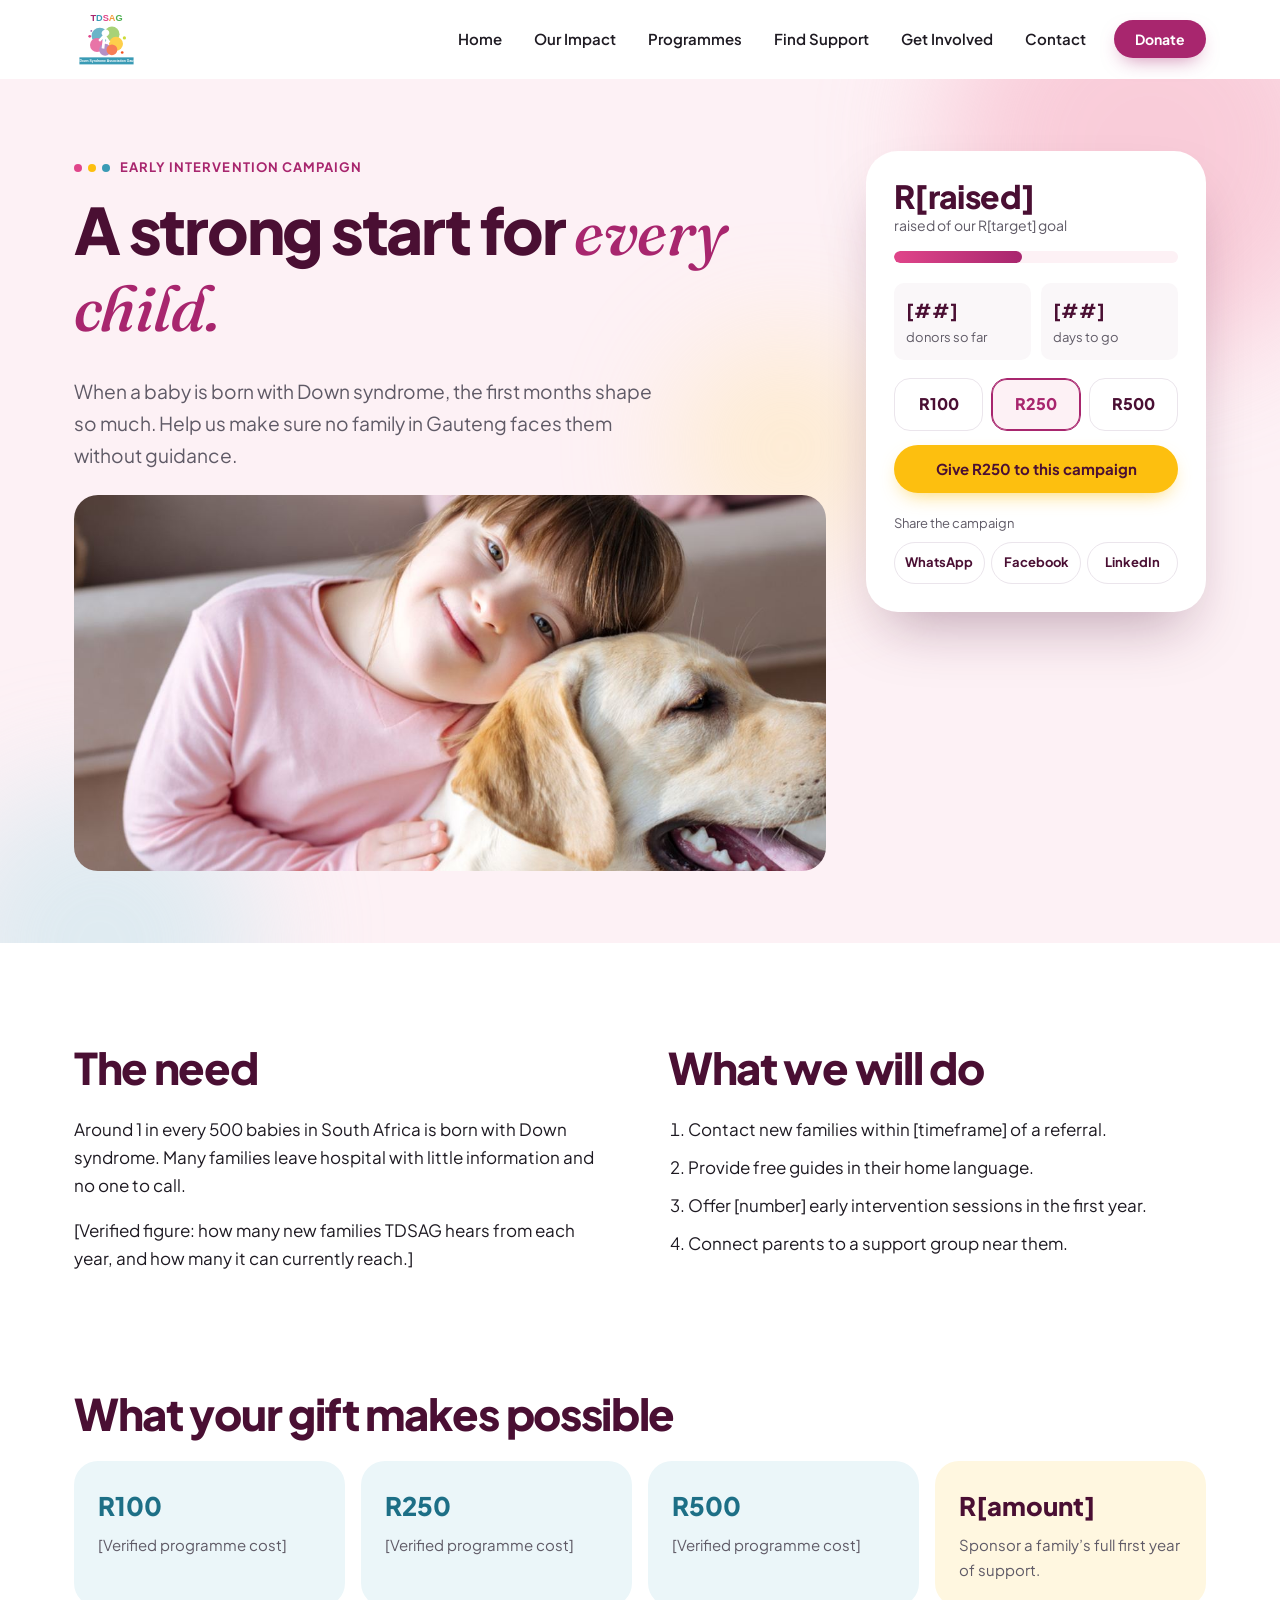
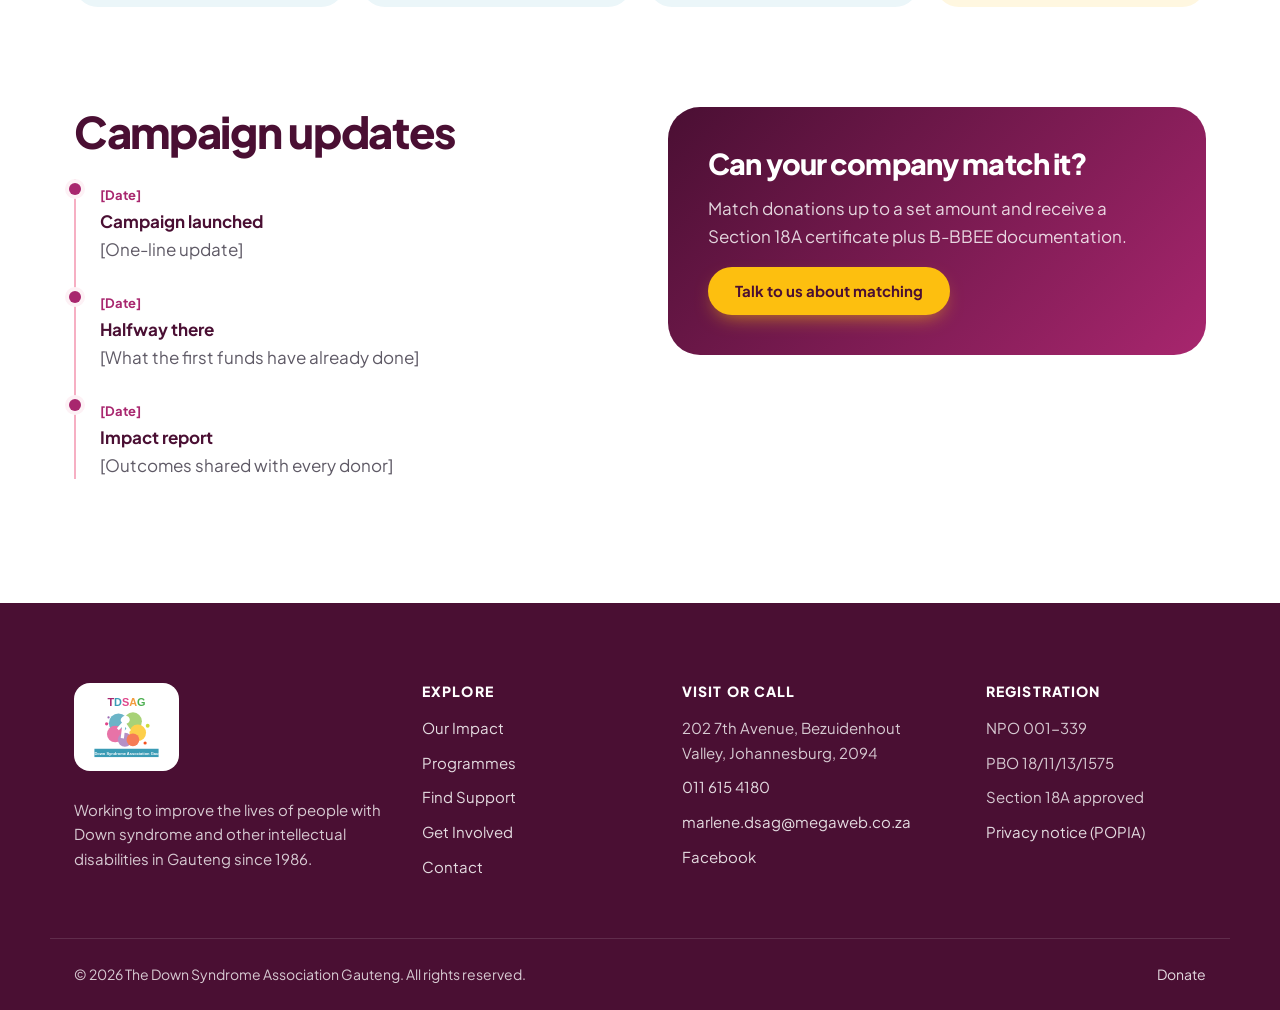
==== commit 9f5bf26b: "Add photos and Keep the Learning Centre Alive campaign Add the provided photos to the hero, impact g" ====
--- a/campaign-early-intervention.html
+++ b/campaign-early-intervention.html
@@ -41,7 +41,7 @@
           <p class="eyebrow">Early intervention campaign</p>
           <h1>A strong start for <em>every child.</em></h1>
           <p class="lead">When a baby is born with Down syndrome, the first months shape so much. Help us make sure no family in Gauteng faces them without guidance.</p>
-          <div class="photo">[Approved photo or 60-second video from a family in the programme]</div>
+          <img class="photo" src="assets/img/photos/girl-with-dog.jpg" alt="A girl with Down syndrome hugging a Labrador">
         </div>
 
         <aside class="campaign-box">
--- a/css/styles.css
+++ b/css/styles.css
@@ -270,6 +270,7 @@
   object-fit: cover;
   overflow: hidden;
 }
+img.photo { padding: 0; background: var(--pink-50); }
 .photo-portrait { aspect-ratio: 4 / 5; }
 .photo-square { aspect-ratio: 1; }
 
@@ -406,6 +407,13 @@
 }
 .campaign-strip h2 { font-size: clamp(1.6rem, 2.6vw, 2.1rem); }
 .campaign-strip p { color: var(--muted); margin: 0; }
+.campaign-strip p + p { margin-top: 12px; }
+.campaign-strip .campaign-tagline {
+  font-family: var(--font-accent); font-style: italic;
+  font-size: 1.25rem; color: var(--magenta); margin: -4px 0 16px;
+}
+.campaign-list-title { font-size: 1rem; margin: 0 0 14px; color: var(--plum); }
+.campaign-strip .campaign-note { font-size: 14px; margin-top: 16px; }
 .badge {
   display: inline-block; background: var(--yellow); color: var(--plum);
   font-size: 12px; font-weight: 800; letter-spacing: .06em;
@@ -449,6 +457,10 @@
 .gallery-grid { display: grid; grid-template-columns: 1.3fr 1fr 1fr; gap: 20px; }
 .gallery-grid .photo:first-child { grid-row: span 2; aspect-ratio: auto; height: 100%; }
 .gallery-grid .photo { aspect-ratio: 1; }
+.gallery-row { display: grid; grid-template-columns: repeat(4, 1fr); gap: 20px; margin-top: 20px; }
+.gallery-row .photo { aspect-ratio: 1; }
+.gallery-grid .photo, .gallery-row .photo { transition: transform .4s var(--ease); }
+.gallery-grid .photo:hover, .gallery-row .photo:hover { transform: scale(1.02); }
 .testimonial {
   margin: 0; padding: 40px; border-radius: var(--radius-lg);
   background: var(--plum); color: #fff;
@@ -808,7 +820,7 @@
   .programme-block { padding-block: 56px; }
   .stats, .grid-2, .grid-3, .cards-3, .grid-4, .footer-grid, .events-grid, .gift-tiers,
   .programme-meta, .field-grid, .field-grid--2, .check-grid { grid-template-columns: 1fr; }
-  .stats--2 { grid-template-columns: 1fr 1fr; }
+  .stats--2, .gallery-row { grid-template-columns: 1fr 1fr; }
   .amounts { grid-template-columns: 1fr 1fr; }
   .float-card--a { left: 12px; bottom: 12px; }
   .float-card--b { right: 12px; top: 12px; }
